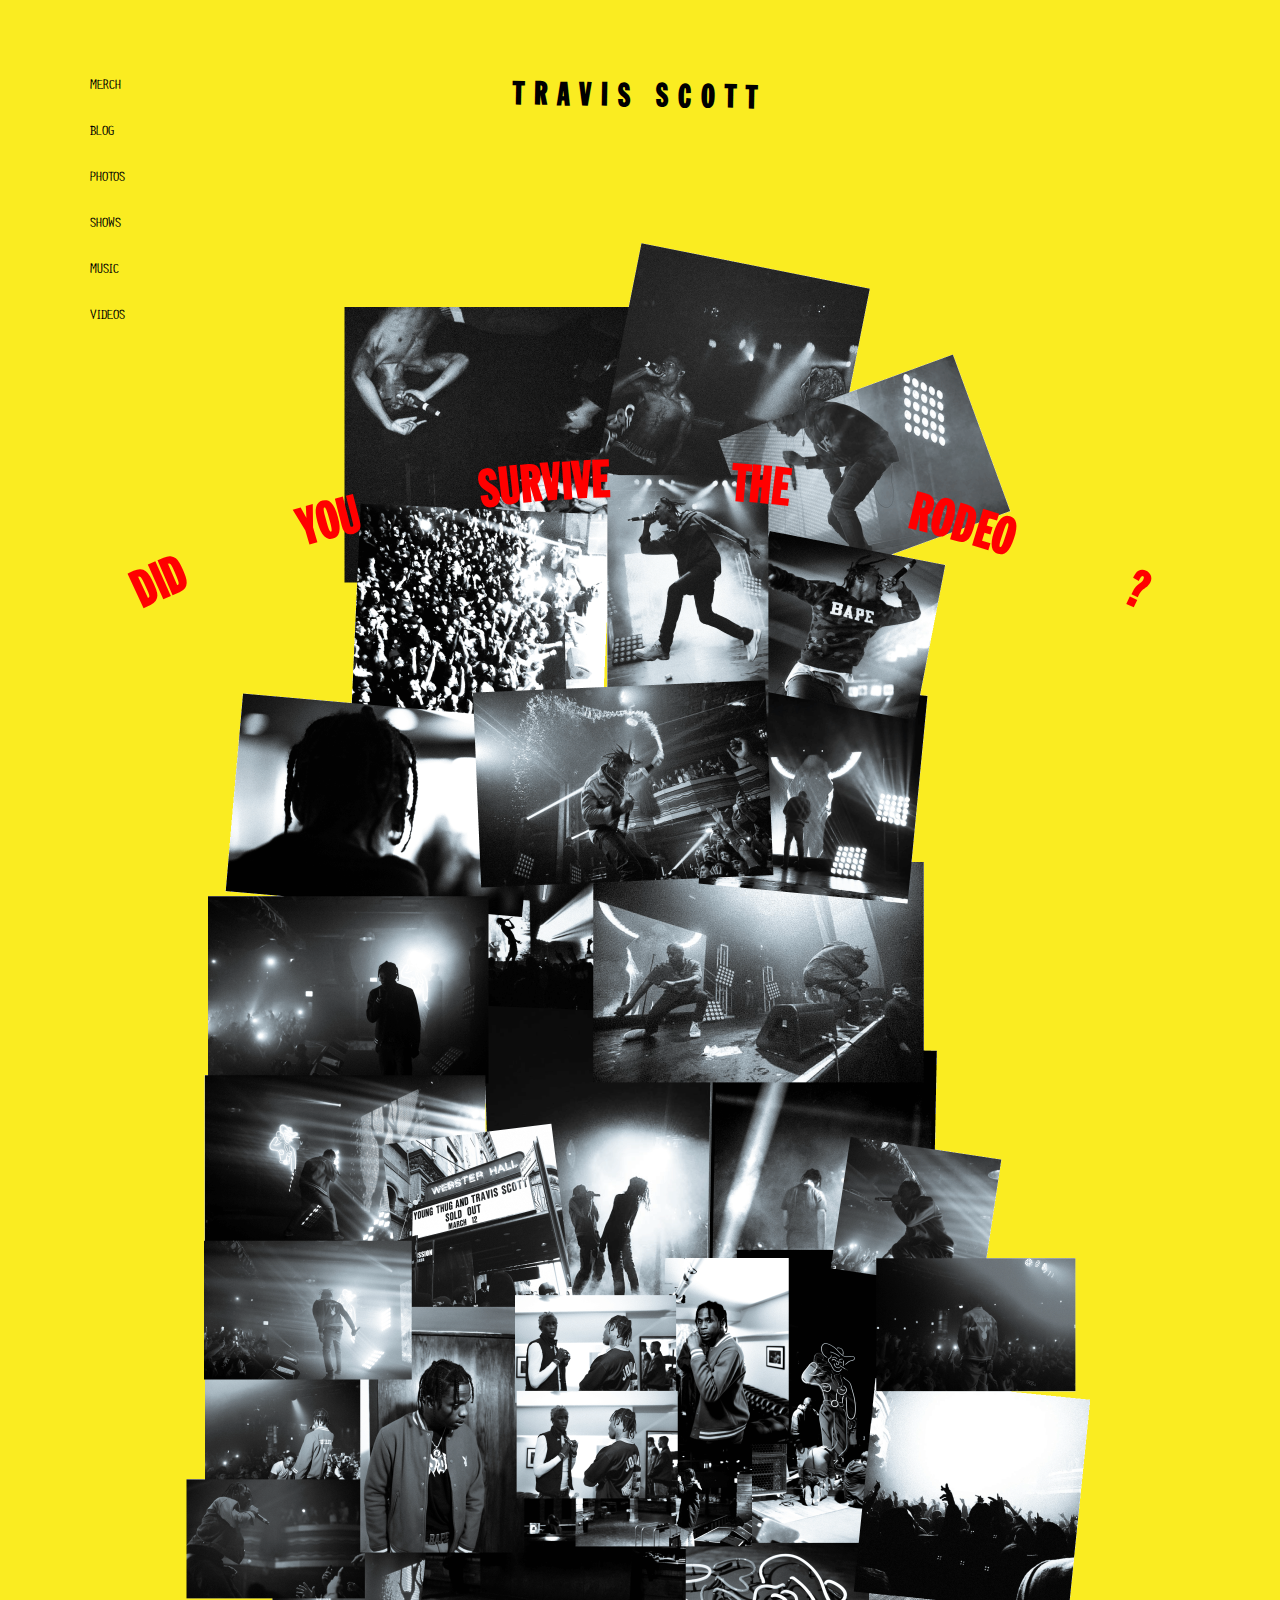
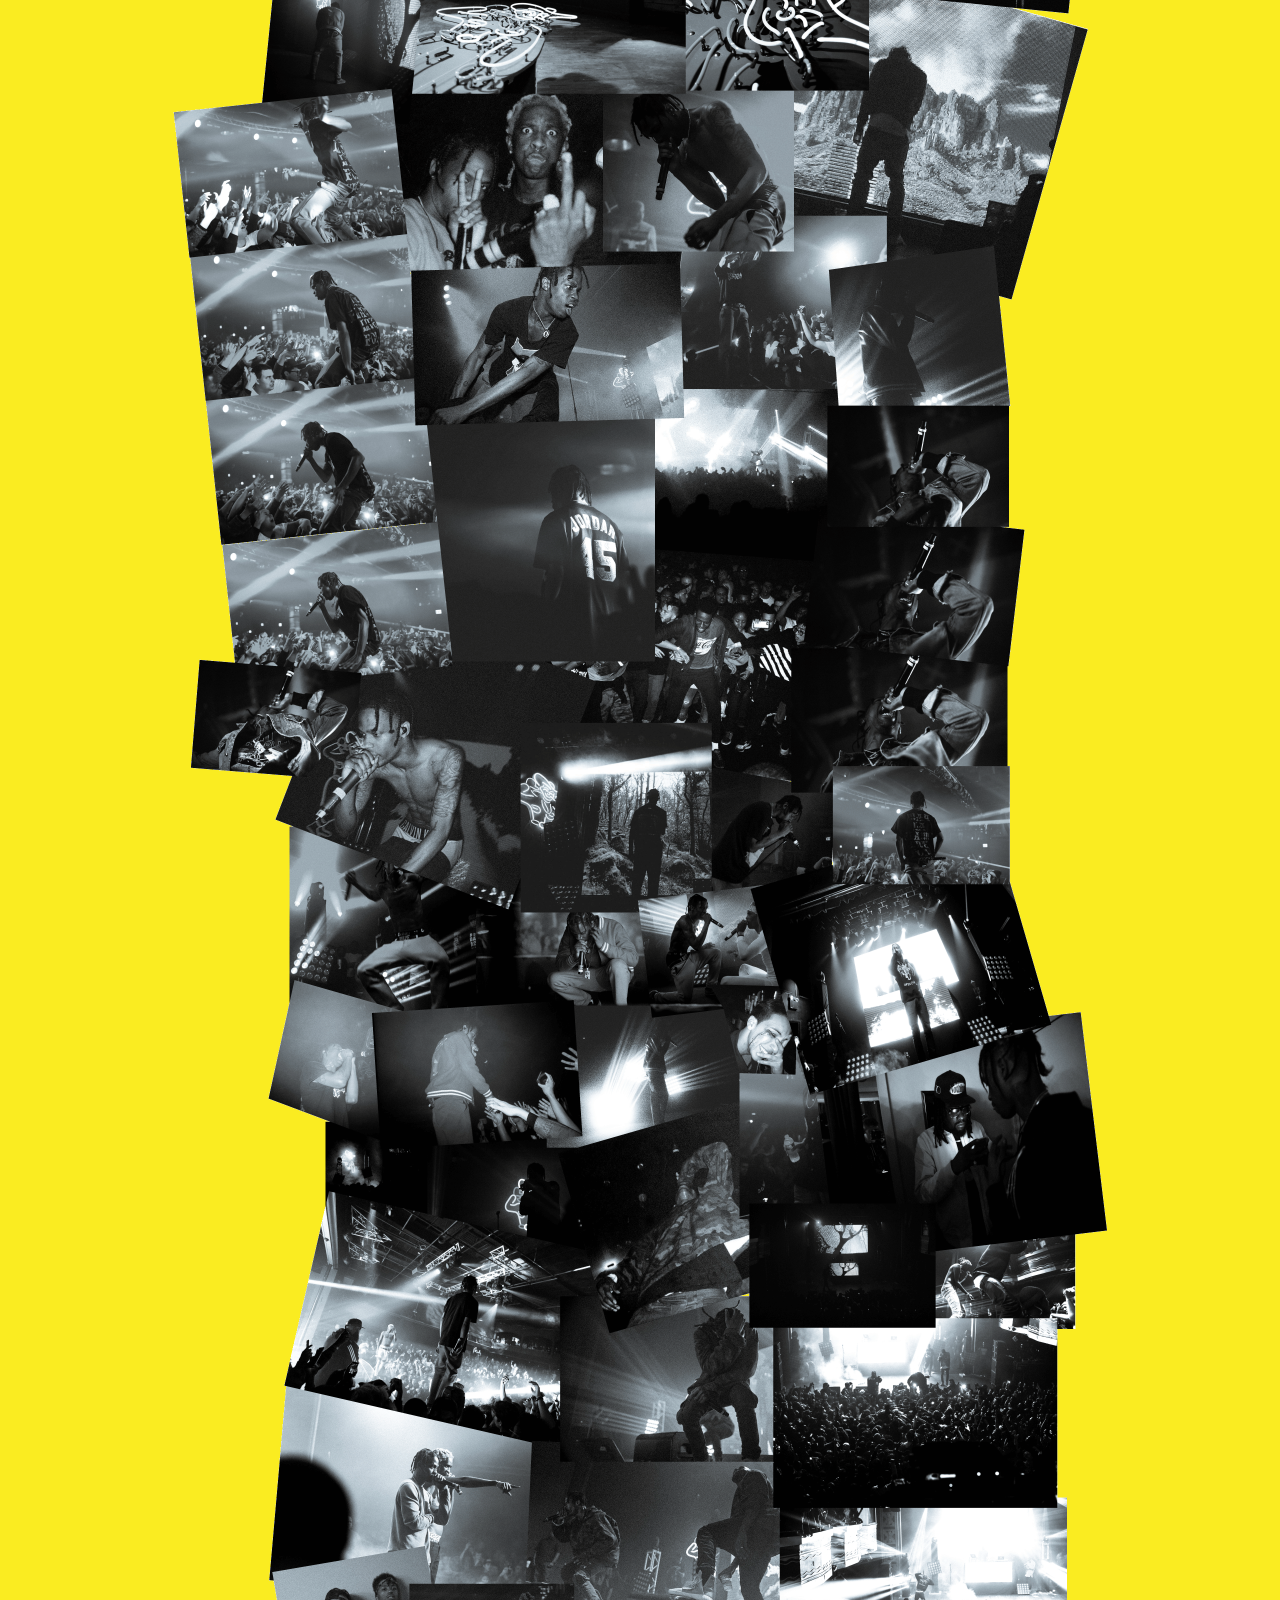
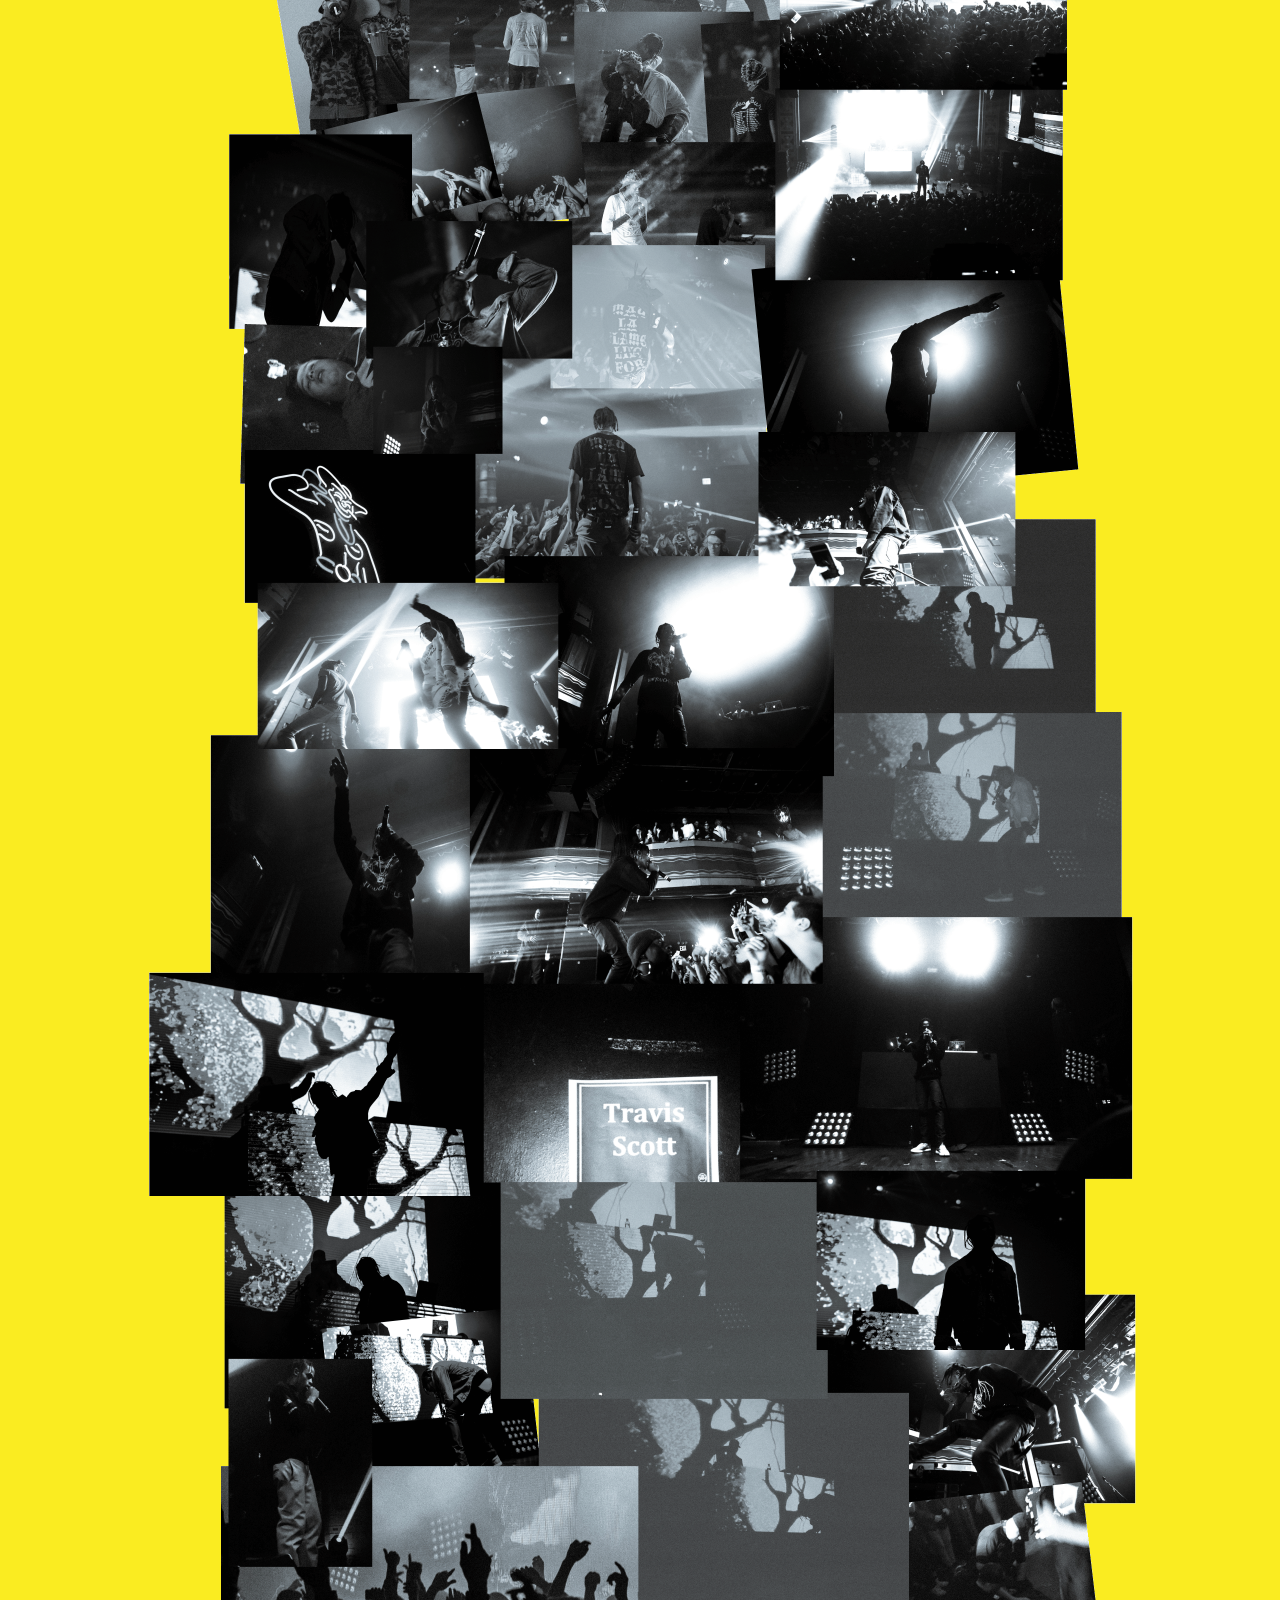
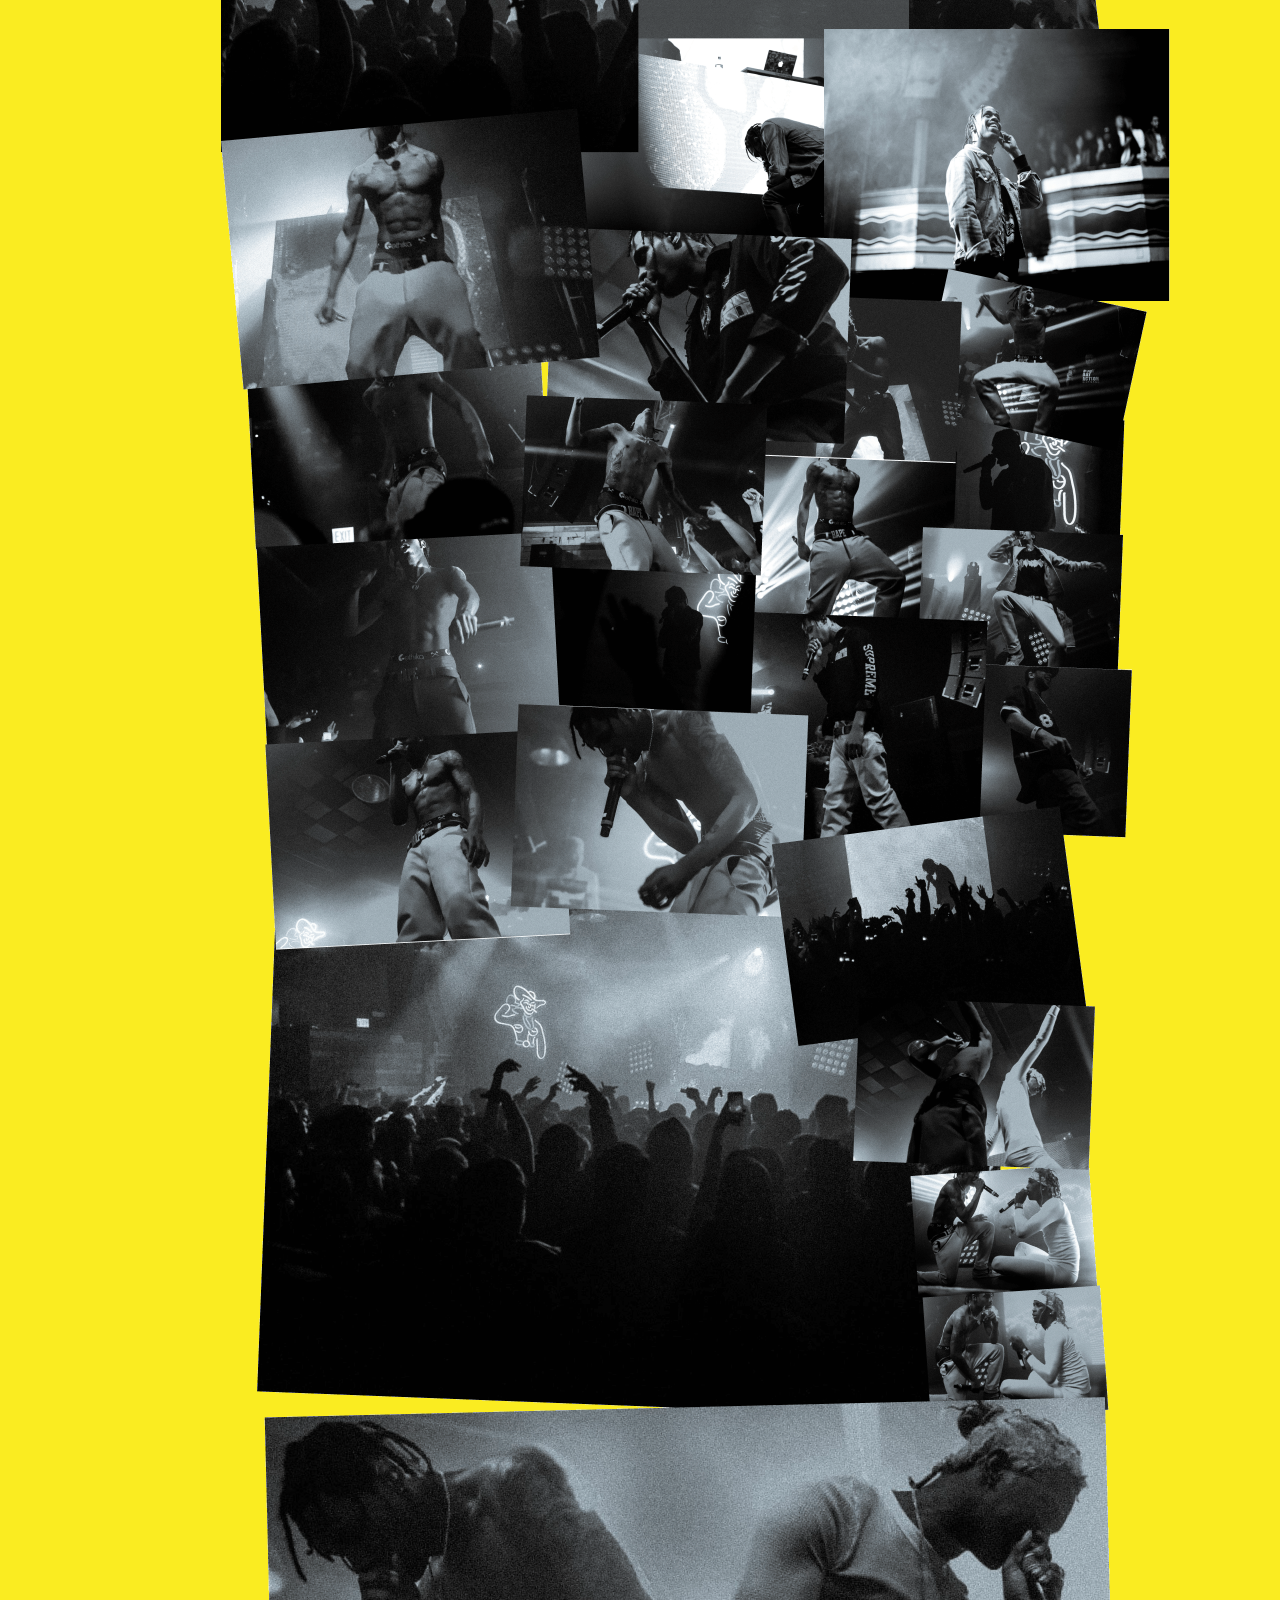
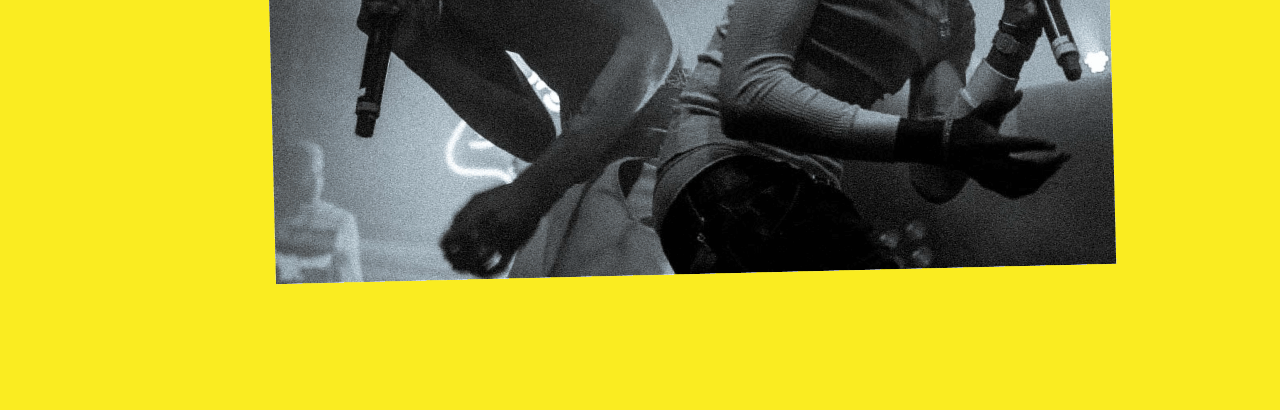
==== index.html @ 03c7f28d "cool" ====
<!DOCTYPE html>
<html>
	<head>
		<meta http-equiv="Content-Type" content="text/html; charset=UTF-8" />
		<meta content="Ezra Miller" name="author" />
		<meta content="Travis Scott Official Website" name="description" />
		<meta content="Travis Scott" property="og:title" />
		<meta content="Travis Scott Official Website" property="og:description" />
		<meta content="http://www.travisscott.com" property="og:url" />
		<meta content="Travis Scott" property="og:site_name" />
		<meta content="http://travisscott.com/img/fb.png" property="og:image" />
		<title>Travis Scott</title>
		<meta name="viewport" content="width=device-width, initial-scale=1.0, maximum-scale=1.0, user-scalable=no" />
		<link rel="stylesheet" href="css/normalize.css">
		<link rel="stylesheet" href="css/3.css">
		<link rel="icon" href="tsimages/favicon.ico" type="image/x-icon" />
		<script src="js/vendor/pace.min.js"></script>
		<script src="js/vendor/modernizr-2.6.2.min.js"></script>
		<script src="js/vendor/jquery-1.11.2.min.js"></script>
		<script src="js/vendor/jquery.lettering-0.6.1.min.js"></script>
		<script src="js/vendor/circletype.min.js"></script>
		<script src="js/vendor/jquery.fittext.js"></script>
		<style>
		</style>
	</head>
	<body>
		<div class="no-overflow">
			<div class="header-container">
				<h1 class="header home-header"><a id="home" href="http://ezmill.github.io/travis3/">TRAVIS SCOTT</a></h1>
				<a id="back-button" href="http://ezmill.github.io/travis3/">&#60;</a>
			</div>
			<div class="nav-container">
				<ul class="nav">
					<li><a href="http://travisscott.myshopify.com/">MERCH</a></li>
					<li><a href="http://travis-x.tumblr.com">BLOG</a></li>
					<li><a id="photos" href="http://ezmill.github.io/travis3/photos">PHOTOS</a></li>
					<li>
					<h1 id="did-you-mobile">
						DID&nbsp;&nbsp;&nbsp;&nbsp;&nbsp;YOU&nbsp;&nbsp;&nbsp;&nbsp;&nbsp;SURVIVE&nbsp;&nbsp;&nbsp;&nbsp;&nbsp;THE&nbsp;&nbsp;&nbsp;&nbsp;&nbsp;RODEO&nbsp;&nbsp;&nbsp;&nbsp;&nbsp;?
					</h1>
					</li>

					<li><a id="shows" href="http://ezmill.github.io/travis3/shows">SHOWS</a></li>
					<li><a id="music" href="http://ezmill.github.io/travis3/music">MUSIC</a></li>
					<li><a id="videos" href="http://ezmill.github.io/travis3/videos">VIDEOS</a></li>
				</ul>

			</div>
			<div id="main">		
				<div class="images">
					<img class="first" src="img/new/1.png" alt="">
					<img src="img/new/2.png" alt="">
					<img src="img/new/3.png" alt="">
					<img src="img/new/4.png" alt="">
					<img src="img/new/5.png" alt="">
					<img src="img/new/6.png" alt="">
					<img src="img/new/7.png" alt="">
					<img src="img/new/8.png" alt="">
					<img src="img/new/9.png" alt="">
				</div>
				<div class="red-container">
					<h1 class="did-you">
						DID&nbsp;&nbsp;&nbsp;&nbsp;&nbsp;&nbsp;&nbsp;&nbsp;&nbsp;&nbsp;&nbsp;&nbsp;YOU&nbsp;&nbsp;&nbsp;&nbsp;&nbsp;&nbsp;&nbsp;&nbsp;&nbsp;&nbsp;&nbsp;&nbsp;SURVIVE&nbsp;&nbsp;&nbsp;&nbsp;&nbsp;&nbsp;&nbsp;&nbsp;&nbsp;&nbsp;&nbsp;&nbsp;THE&nbsp;&nbsp;&nbsp;&nbsp;&nbsp;&nbsp;&nbsp;&nbsp;&nbsp;&nbsp;&nbsp;&nbsp;RODEO&nbsp;&nbsp;&nbsp;&nbsp;&nbsp;&nbsp;&nbsp;&nbsp;&nbsp;&nbsp;&nbsp;&nbsp;?
					</h1>
				</div>						
			</div>
			<!-- <a href="" id="menu-button">MENU</a> -->
			<!-- <img src="img/bigtourimage-3.png" alt=""> -->

		<script src="js/main.js"></script>

			<!-- <footer>MADE BY <a href="http://ezramiller.biz/">EZRA</a></footer> -->
		</div>
		<script>
		  (function(i,s,o,g,r,a,m){i['GoogleAnalyticsObject']=r;i[r]=i[r]||function(){
		  (i[r].q=i[r].q||[]).push(arguments)},i[r].l=1*new Date();a=s.createElement(o),
		  m=s.getElementsByTagName(o)[0];a.async=1;a.src=g;m.parentNode.insertBefore(a,m)
		  })(window,document,'script','//www.google-analytics.com/analytics.js','ga');

		  ga('create', 'UA-61497885-1', 'auto');
		  ga('send', 'pageview');

		</script>
	</body>
</html>
---- css/3.css ----
body{
	margin: 0;
	background: #FAEC21;
	position: absolute;
	top: 0;
	left: 0;
	right: 0;
	bottom: 0;
}
.pace {
  -webkit-pointer-events: none;
  pointer-events: none;

  -webkit-user-select: none;
  -moz-user-select: none;
  user-select: none;
}

.pace-inactive {
  display: none;
}

.pace .pace-progress {
  background: red;
  position: fixed;
  z-index: 2000;
  top: 0;
  right: 100%;
  width: 100%;
  height: 2px;
}
.no-overflow{
	overflow-x:hidden;
}
img{
	vertical-align: middle;
	/*position: absolute;*/
	/*top: 0;*/
	/*left: 0;*/
	width: 100vw;
	z-index: -1;
	pointer-events: none;
}
@font-face {
  font-family: 'Franklin Gothic Extra Condensed';
  src: url('Franklin Gothic Extra Condensed.ttf');
}
@font-face {
  font-family: 'InsideOut';
  src: url('Flyerfonts-InsideOut.otf');
}
@font-face {
  font-family: 'Malfunction';
  src: url('Flyerfonts-Malfunction.otf');
}

.header{
	margin: 0 auto;
	width: 100vw;
	text-align: center;
    -ms-transform: rotate(1deg); /* IE 9 */
    -webkit-transform: rotate(1deg); /* Chrome, Safari, Opera */
    transform: rotate(1deg);
	position: absolute;
	/*top: 125px;*/
	margin-top: 6vw;
		
	/*z-index: -1;*/
	letter-spacing: 10px;
	font-family: 'Franklin Gothic Extra Condensed';
}
.header a{
	z-index: 1;
}
#back-button{
    -ms-transform: rotate(1deg); /* IE 9 */
    -webkit-transform: rotate(1deg); /* Chrome, Safari, Opera */
    transform: rotate(1deg);
	margin: 0 auto;
	width: 100vw;
	text-align: center;
	display: none;
	position: absolute;
	margin-top: 100px;
	font-family: 'Franklin Gothic Extra Condensed';
	font-size: 14px;
}

.nav{
    list-style: none;
    position: absolute;
    top: 30px;
    left: 50px; 
    z-index: 2;  
}
#offscreen{
	display: none;
	position: absolute;
	/*left: -50vw;*/
	top: 0;
}
#menu-button{
	display: none;
	font-family: "InsideOut";
	margin: 30px 0;
	position: absolute;
	top: 100px;
    left: 25px;  
	color: black;
	text-decoration: none;
}
.coming-soon{
	/*display:none;*/
	position: absolute;
	top: 50%;
	width: 100vw;
	-webkit-transform: translateY(-50%);
	-ms-transform: translateY(-50%);
	transform: translateY(-50%);
}
.coming-soon p{
		font-family: "InsideOut";

	font-size: 14px;

	color: black;

	text-align: center;

}

li{
	margin: 30px 0;
	font-family: "InsideOut";
	font-size: 14px;
}
a{
	color: black;
	text-decoration: none;

}
a:focus, *:focus {
    noFocusLine: expression(this.onFocus=this.blur());
}
:focus{
    outline:0; /*removes the dotted border*/
}
.red-container{
	width: 100vw;
	position: relative;
}
.did-you, #did-you-mobile{
	font-family: 'Franklin Gothic Extra Condensed';
    color: red;
    width: 100vw;
}
.did-you{
	position: fixed;
	top: 50vh;
    font-size: 4vw;
}
#did-you-mobile{
	display: none;
	font-size: 20px;
	text-align: center;
	margin: 0;
}
.videos, .music{
	width: 100vw;
	margin: 0 auto;
	margin-top: 200px;
	z-index: -1;
}
.videos iframe, .music iframe{
	display: block;
	margin: 0 auto;
	margin-top: 100px;
}
.videos iframe:last-child{
	margin-bottom: 100px;
}
.maps-mobile{
	display: none;
}
.maps-desktop{
	display: block;
}

@media screen and (max-width: 700px) {

    li a{
    	color: white;
    }
    .images img{
    	width: 600vw;
    	position: relative;
    	/*left: 0;*/
    	margin-left: -200vw;
    }
	.images .first{
		margin-top: -500px;
	}
    li{
    	text-align: center;
		font-size: 16px;
		margin: 30px 0;
	    /*text-shadow: 0px 1px 0px black;*/
    }
   .nav{
		width: 100vw;
		padding: 0;
    	position: fixed;
	    left: 0;
	    top: 50%;
    	text-align: center;

	    -webkit-transform: translateY(-50%);
	    -ms-transform: translateY(-50%);
	    transform: translateY(-50%);
    }
    .top-nav{
    	position: absolute;
    	top: 100px;
	    -webkit-transform: translateY(-50%);
	    -ms-transform: translateY(-50%);
	    transform: translateY(-50%);
    }
    .top-nav li{
    	display: inline;
		margin: 0 10px;
    }
    #did-you-mobile{
    	margin-top: -20px;
    	z-index: -10;
    }
/*    li {
		text-align: center;
    	display: inline;
		font-size: 16px;
    }*/
/*    #nav {
		width: 100vw;
		padding: 0;
    	/*position: fixed;*/
	    /*margin-top: 10vw;*/
	    /*left: 0;*/
	    /*-webkit-transform: translateY(-50%);*/
	    /*-ms-transform: translateY(-50%);*/
	    /*transform: translateY(-50%);*/
    /*}*/

    .header{
		z-index: 1;
    }
    .videos iframe, .music iframe{
		display: block;
		margin: 0 auto;
		margin-top: 100px;
		width: 100%;
	}
	#did-you-mobile{
		display: block;
	}
	.did-you{
		display: none;
	}

	.photos{
		margin-top: 40px;
	}
	.maps-desktop{
		display: none;
	}
	.maps-mobile{
		display: block;
		margin-top: 100px;
	}

}

@media screen and (max-width: 400px) {
    .home-header a{
    	color: white;
    }
    #did-you-mobile{
    	/*font-size: 16px;*/
    }

    .top-nav li{
		margin: 0 5px;
    }
}
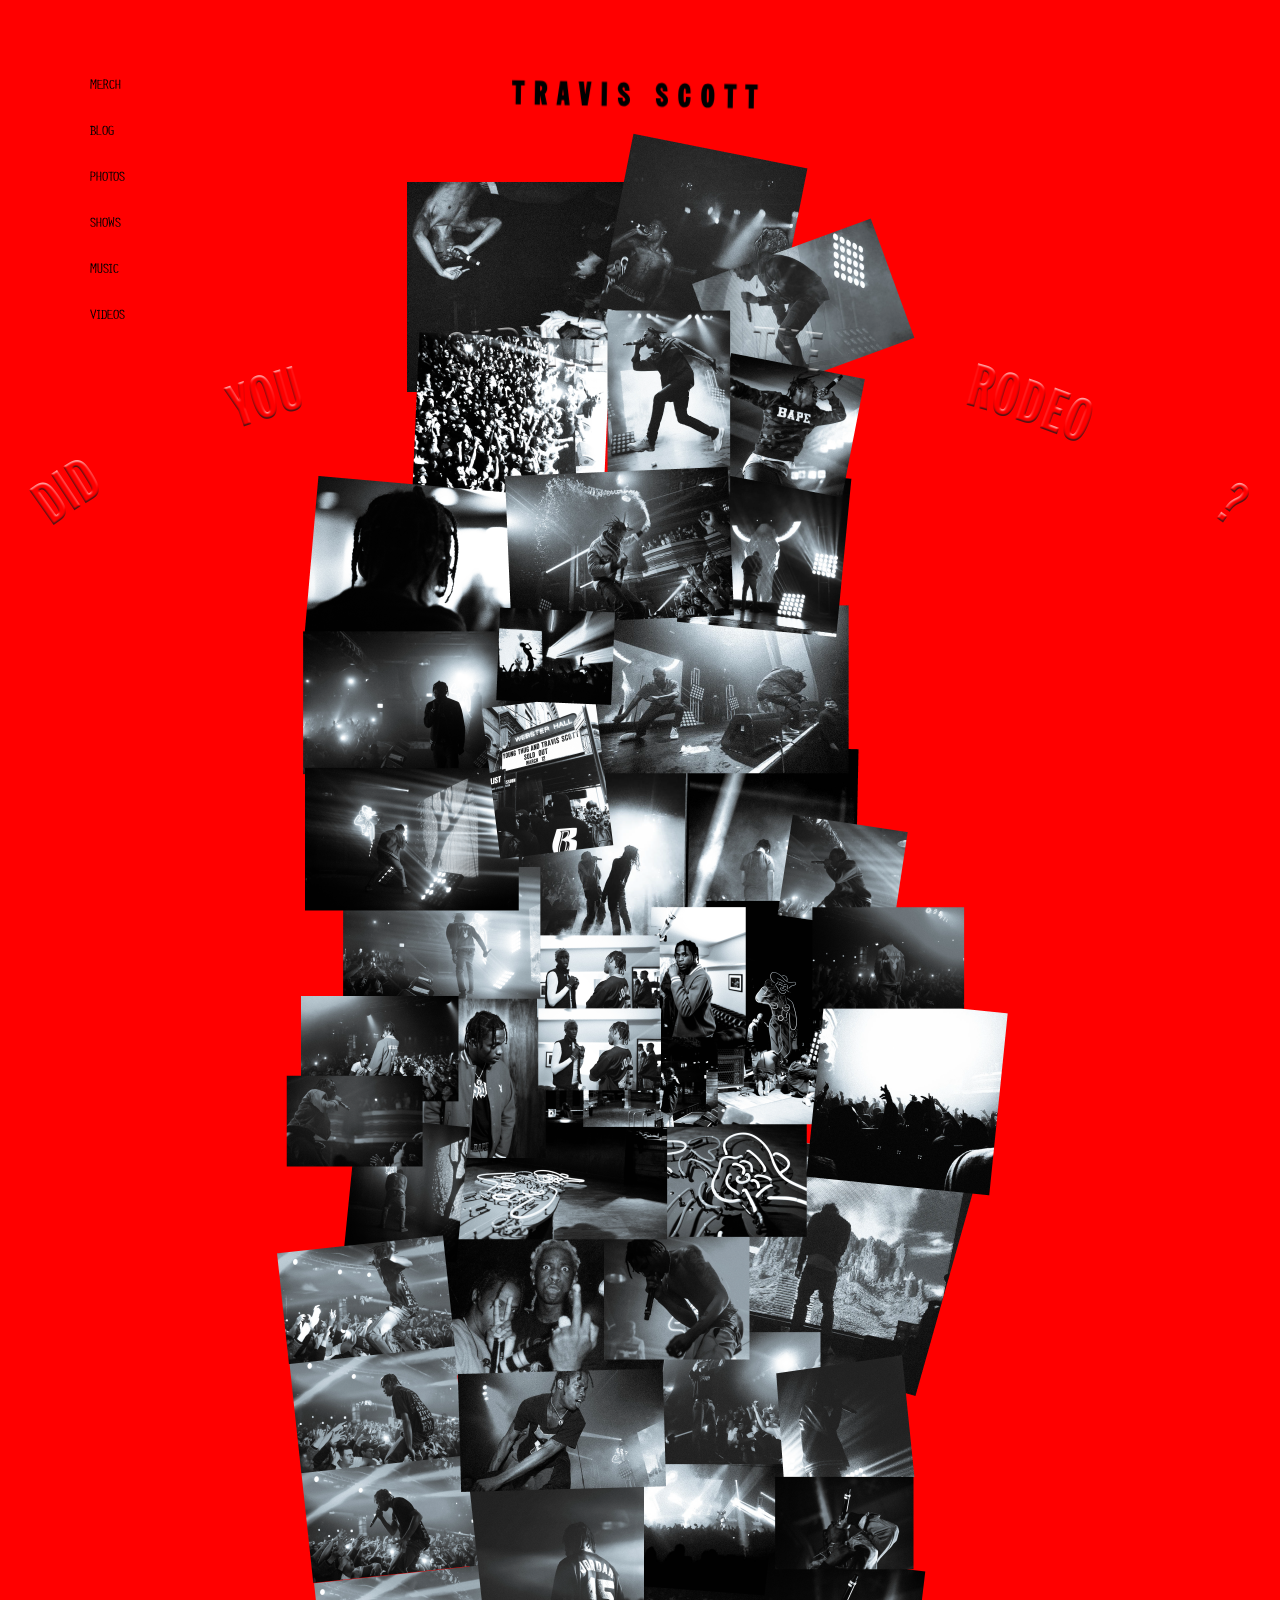
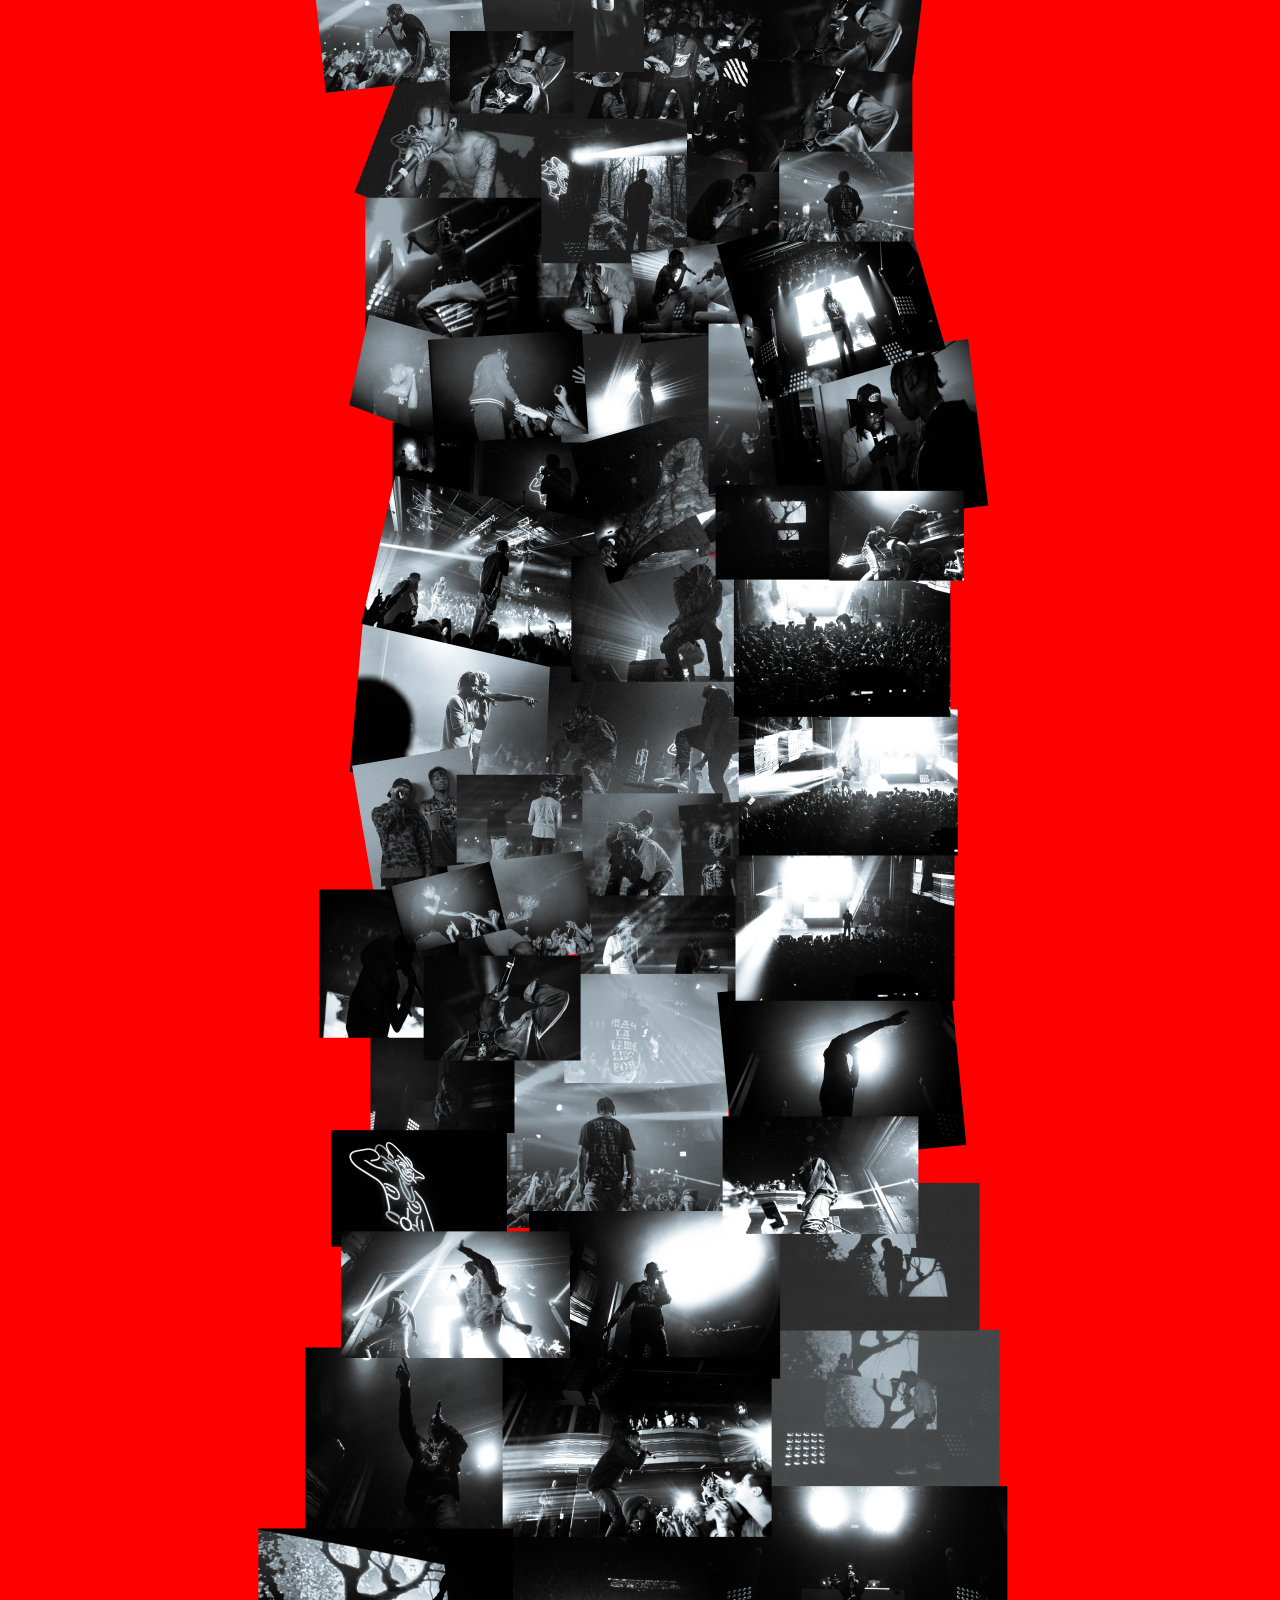
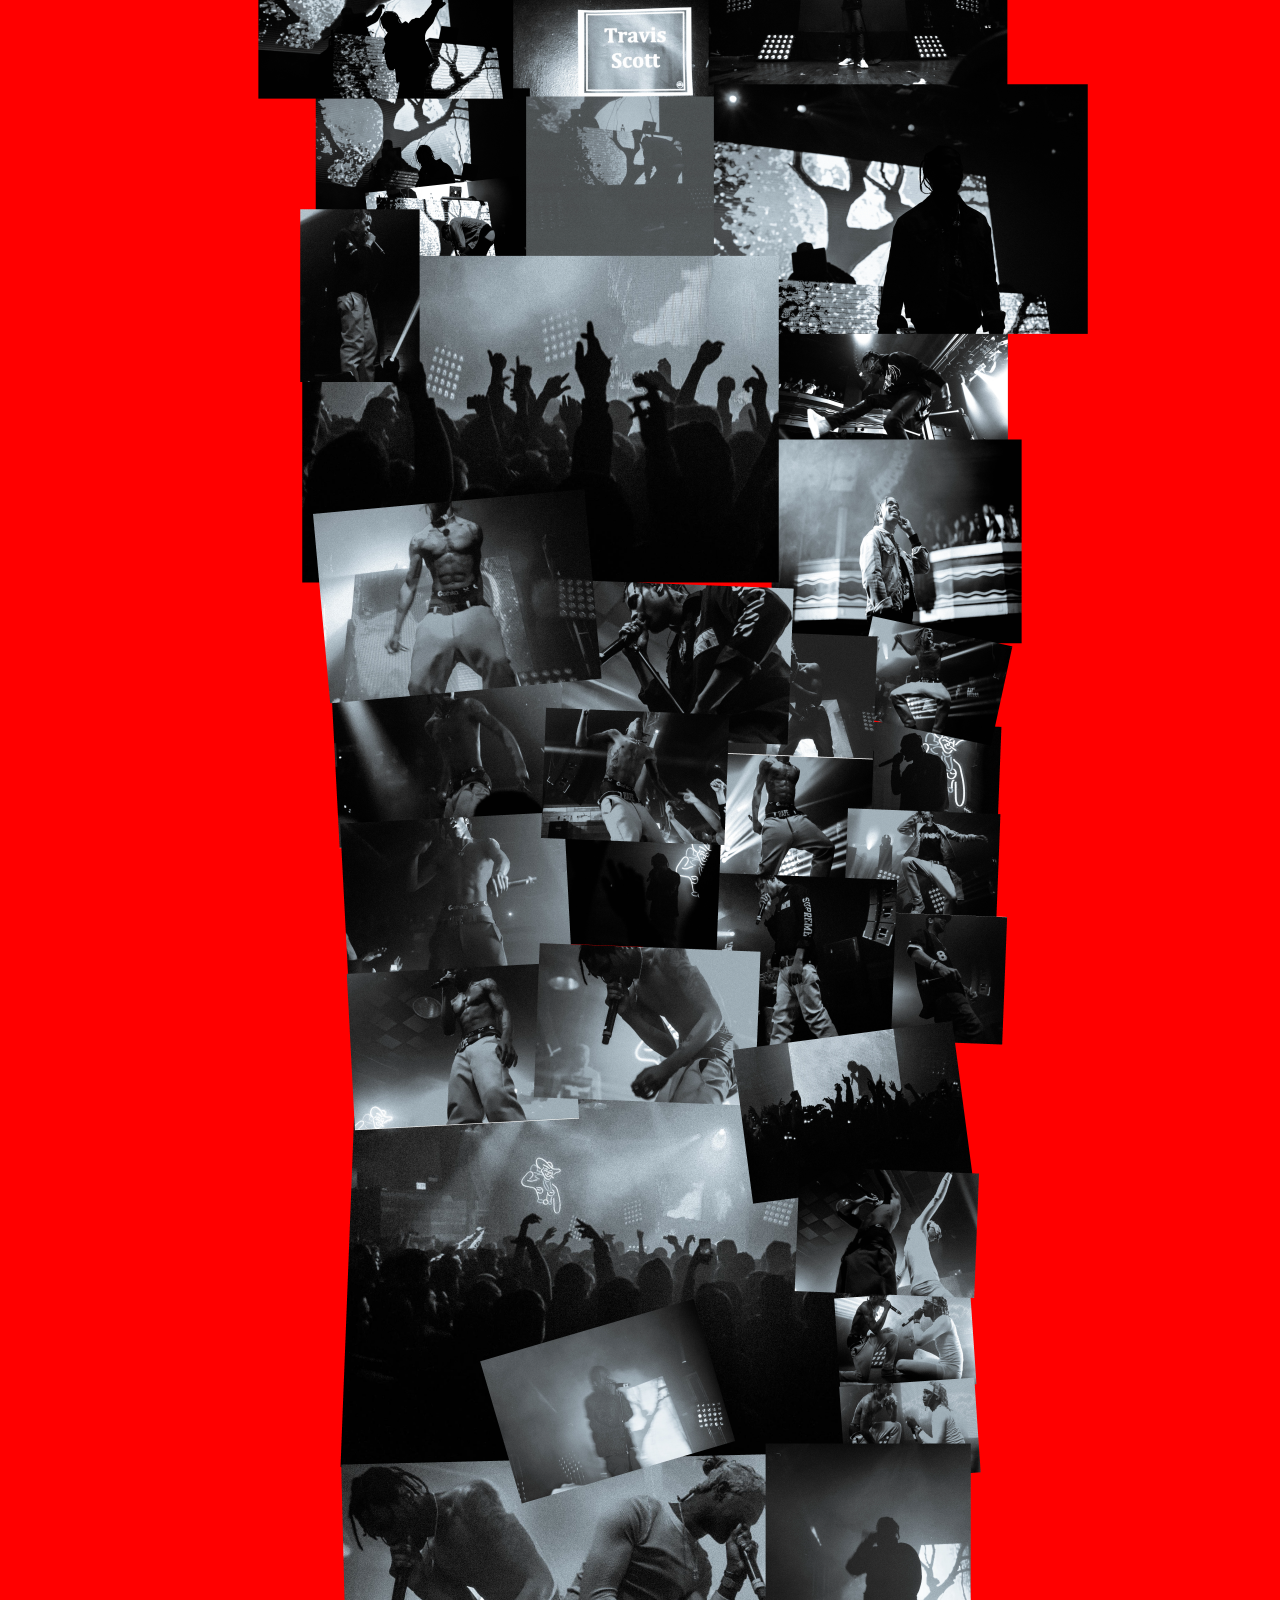
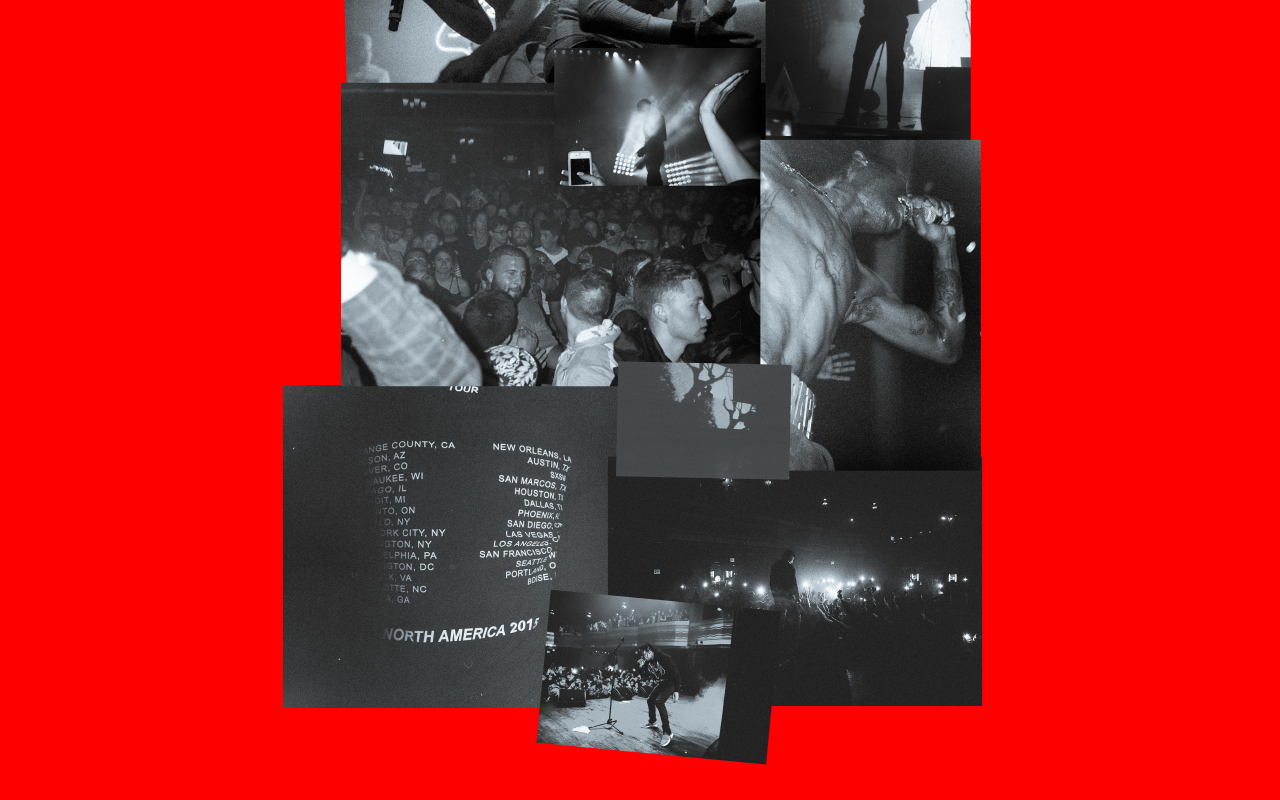
==== commit 05b1dc0e: "new stuff" ====
--- a/index.html
+++ b/index.html
@@ -26,42 +26,44 @@
 	<body>
 		<div class="no-overflow">
 			<div class="header-container">
-				<h1 class="header home-header"><a id="home" href="http://ezmill.github.io/travis3/">TRAVIS SCOTT</a></h1>
-				<a id="back-button" href="http://ezmill.github.io/travis3/">&#60;</a>
+				<h1 class="header home-header"><a id="home" href="http://travisscott.com/">TRAVIS SCOTT</a></h1>
+				<a id="back-button" href="http://travisscott.com/">&#60;</a>
 			</div>
 			<div class="nav-container">
 				<ul class="nav">
 					<li><a href="http://travisscott.myshopify.com/">MERCH</a></li>
 					<li><a href="http://travis-x.tumblr.com">BLOG</a></li>
-					<li><a id="photos" href="http://ezmill.github.io/travis3/photos">PHOTOS</a></li>
+					<li><a id="photos" href="http://travisscott.com/photos">PHOTOS</a></li>
 					<li>
 					<h1 id="did-you-mobile">
 						DID&nbsp;&nbsp;&nbsp;&nbsp;&nbsp;YOU&nbsp;&nbsp;&nbsp;&nbsp;&nbsp;SURVIVE&nbsp;&nbsp;&nbsp;&nbsp;&nbsp;THE&nbsp;&nbsp;&nbsp;&nbsp;&nbsp;RODEO&nbsp;&nbsp;&nbsp;&nbsp;&nbsp;?
 					</h1>
+
 					</li>
 
-					<li><a id="shows" href="http://ezmill.github.io/travis3/shows">SHOWS</a></li>
-					<li><a id="music" href="http://ezmill.github.io/travis3/music">MUSIC</a></li>
-					<li><a id="videos" href="http://ezmill.github.io/travis3/videos">VIDEOS</a></li>
+					<li><a id="shows" href="http://travisscott.com/shows">SHOWS</a></li>
+					<li><a id="music" href="http://travisscott.com/music">MUSIC</a></li>
+					<li><a id="videos" href="http://travisscott.com/videos">VIDEOS</a></li>
 				</ul>
 
 			</div>
 			<div id="main">		
 				<div class="images">
-					<img class="first" src="img/new/1.png" alt="">
-					<img src="img/new/2.png" alt="">
-					<img src="img/new/3.png" alt="">
-					<img src="img/new/4.png" alt="">
-					<img src="img/new/5.png" alt="">
-					<img src="img/new/6.png" alt="">
-					<img src="img/new/7.png" alt="">
-					<img src="img/new/8.png" alt="">
-					<img src="img/new/9.png" alt="">
+					<img class="first" src="img/newnew/1.png" alt="">
+					<img src="img/newnew/2.png" alt="">
+					<img src="img/newnew/3.png" alt="">
+					<img src="img/newnew/4.png" alt="">
+					<img src="img/newnew/5.png" alt="">
+					<img src="img/newnew/6.png" alt="">
+					<img src="img/newnew/7.png" alt="">
+					<!-- <img src="img/new/8.png" alt=""> -->
+					<!-- <img src="img/new/9.png" alt=""> -->
 				</div>
 				<div class="red-container">
-					<h1 class="did-you">
+<!-- 					<h1 class="did-you">
 						DID&nbsp;&nbsp;&nbsp;&nbsp;&nbsp;&nbsp;&nbsp;&nbsp;&nbsp;&nbsp;&nbsp;&nbsp;YOU&nbsp;&nbsp;&nbsp;&nbsp;&nbsp;&nbsp;&nbsp;&nbsp;&nbsp;&nbsp;&nbsp;&nbsp;SURVIVE&nbsp;&nbsp;&nbsp;&nbsp;&nbsp;&nbsp;&nbsp;&nbsp;&nbsp;&nbsp;&nbsp;&nbsp;THE&nbsp;&nbsp;&nbsp;&nbsp;&nbsp;&nbsp;&nbsp;&nbsp;&nbsp;&nbsp;&nbsp;&nbsp;RODEO&nbsp;&nbsp;&nbsp;&nbsp;&nbsp;&nbsp;&nbsp;&nbsp;&nbsp;&nbsp;&nbsp;&nbsp;?
-					</h1>
+					</h1> -->
+					<img class="did-you" src="img/OVERLAYTEXT.png" alt="">
 				</div>						
 			</div>
 			<!-- <a href="" id="menu-button">MENU</a> -->
--- a/css/3.css
+++ b/css/3.css
@@ -1,6 +1,6 @@
 body{
 	margin: 0;
-	background: #FAEC21;
+	background: red;
 	position: absolute;
 	top: 0;
 	left: 0;
@@ -65,7 +65,7 @@
 	/*top: 125px;*/
 	margin-top: 6vw;
 		
-	/*z-index: -1;*/
+	z-index: 99;
 	letter-spacing: 10px;
 	font-family: 'Franklin Gothic Extra Condensed';
 }
@@ -91,7 +91,7 @@
     position: absolute;
     top: 30px;
     left: 50px; 
-    z-index: 2;  
+    z-index: 100;  
 }
 #offscreen{
 	display: none;
@@ -147,7 +147,8 @@
 }
 .red-container{
 	width: 100vw;
-	position: relative;
+	position: fixed;
+	top: 0
 }
 .did-you, #did-you-mobile{
 	font-family: 'Franklin Gothic Extra Condensed';
@@ -156,7 +157,7 @@
 }
 .did-you{
 	position: fixed;
-	top: 50vh;
+	/*top: 50vh;*/
     font-size: 4vw;
 }
 #did-you-mobile{
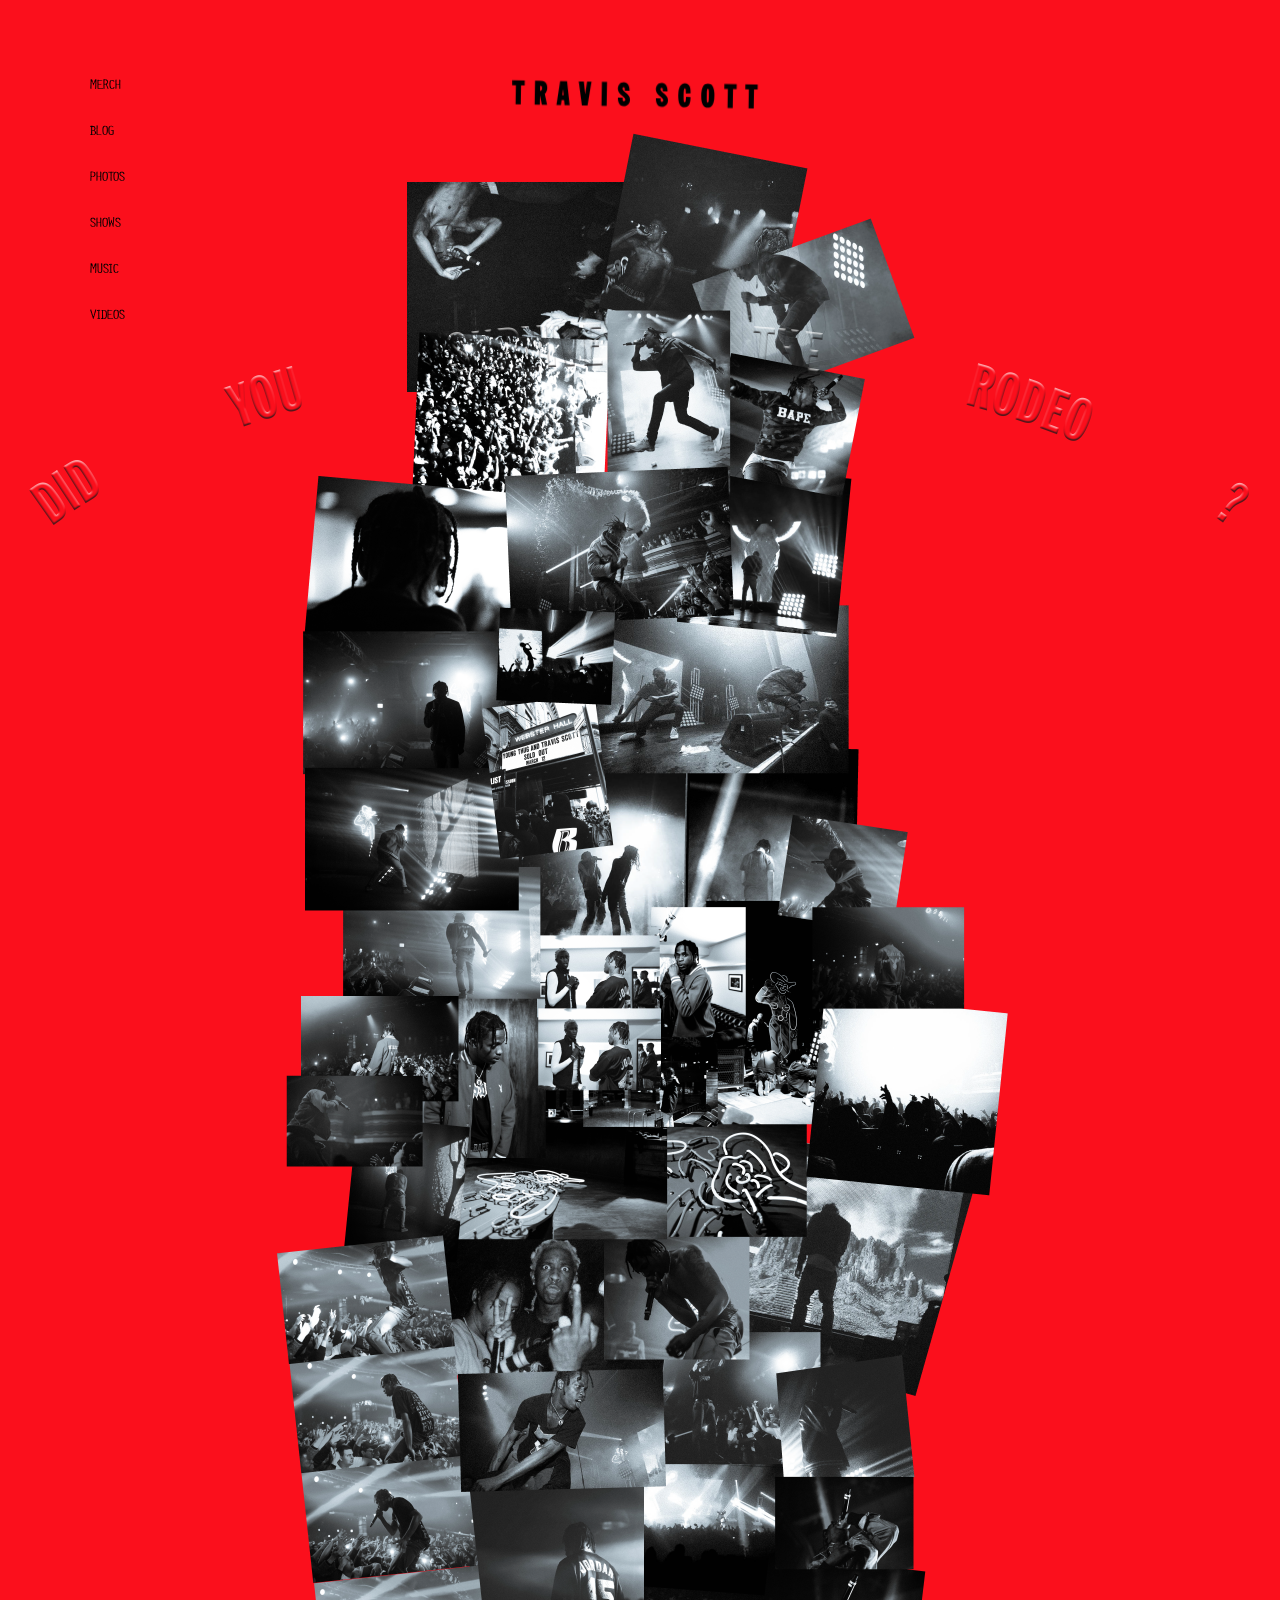
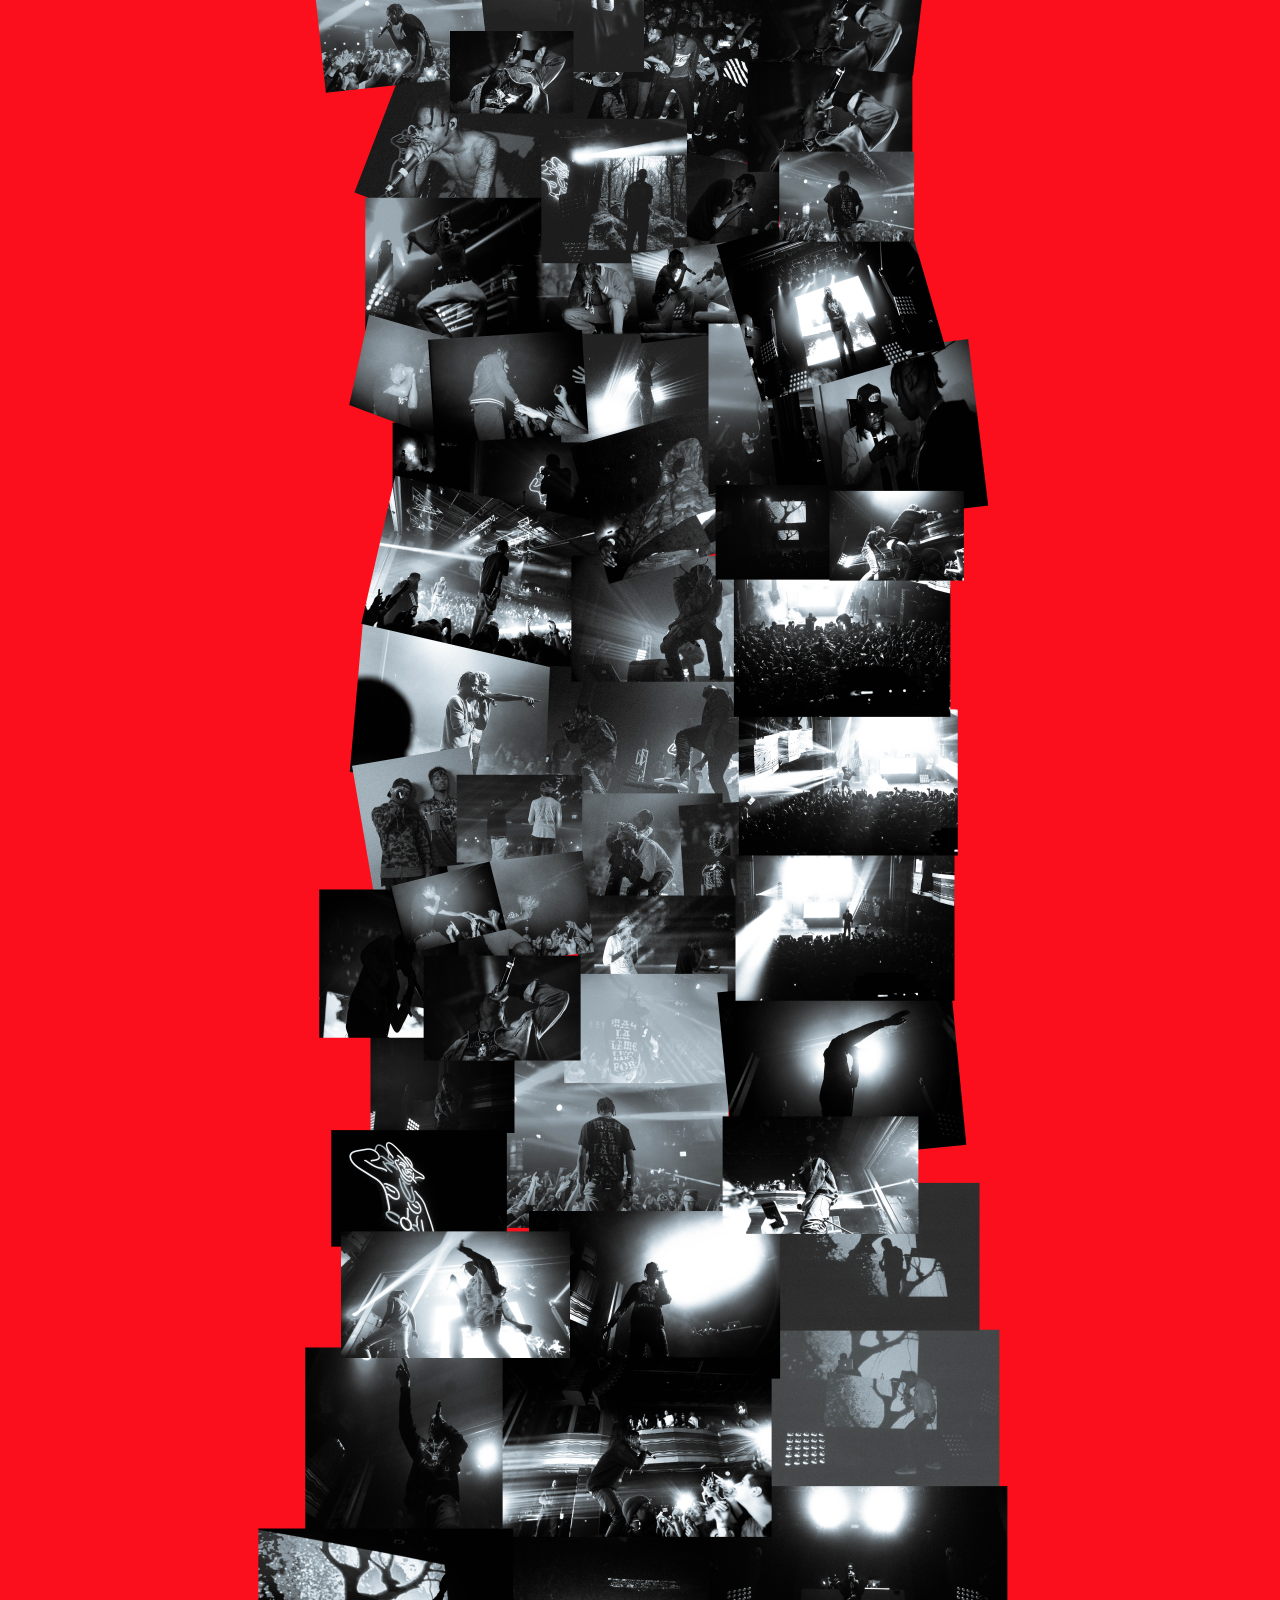
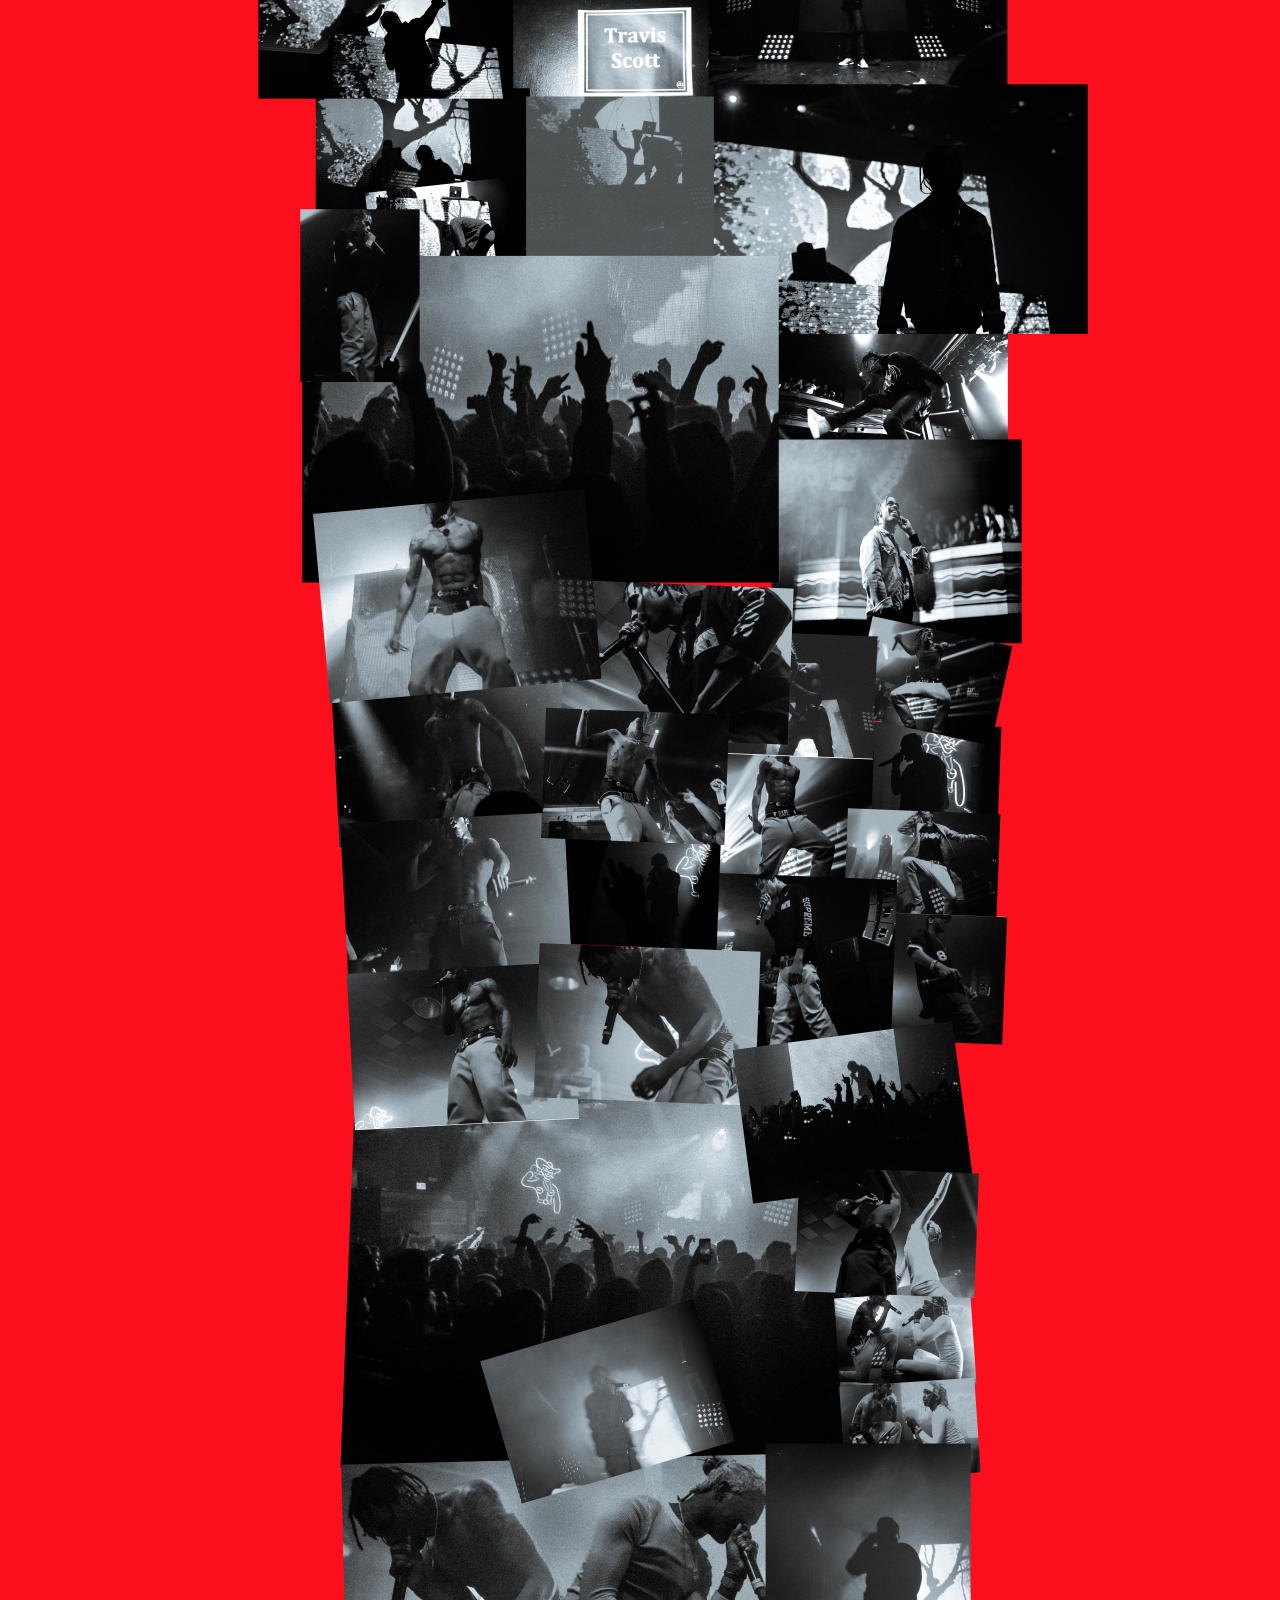
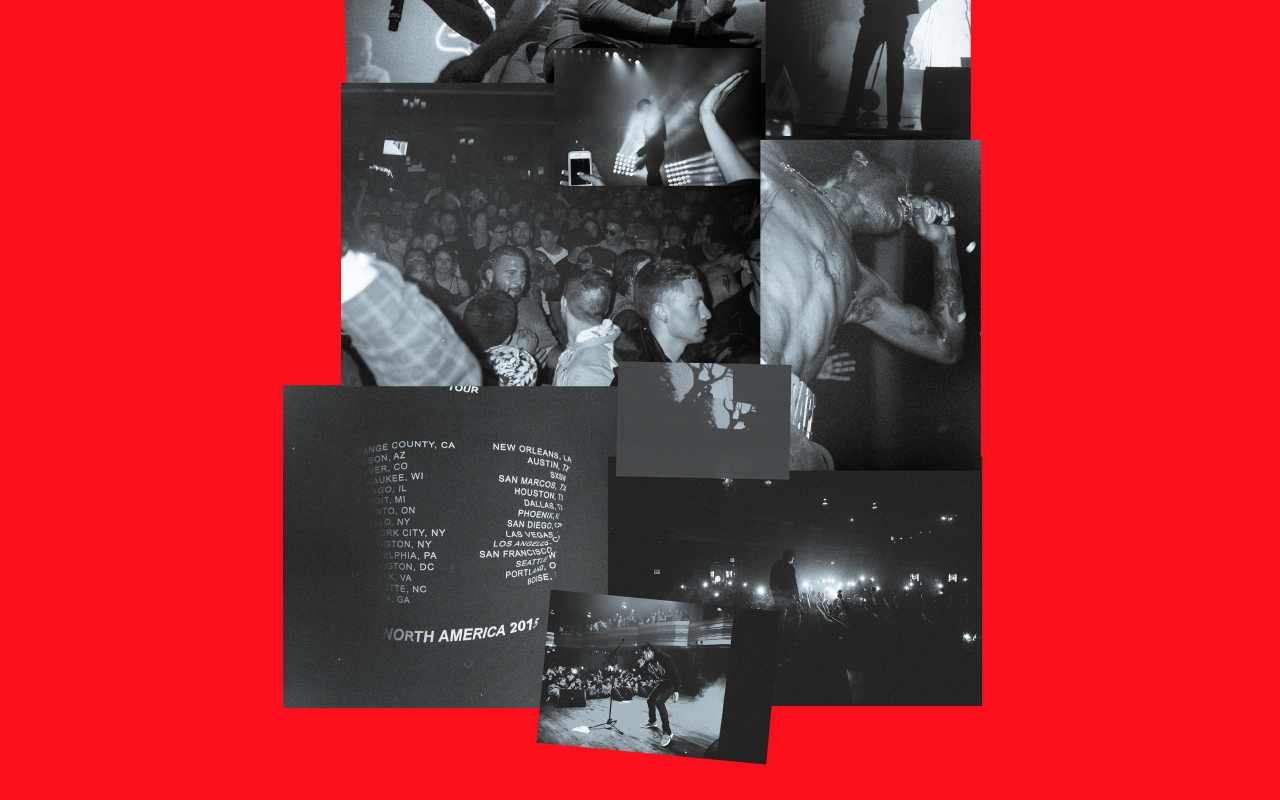
==== commit 128eda89: "go" ====
--- a/index.html
+++ b/index.html
@@ -6,9 +6,9 @@
 		<meta content="Travis Scott Official Website" name="description" />
 		<meta content="Travis Scott" property="og:title" />
 		<meta content="Travis Scott Official Website" property="og:description" />
-		<meta content="http://www.travisscott.com" property="og:url" />
+		<meta content="http://www.ezmill.github.io/travis3" property="og:url" />
 		<meta content="Travis Scott" property="og:site_name" />
-		<meta content="http://travisscott.com/img/fb.png" property="og:image" />
+		<meta content="http://ezmill.github.io/travis3/img/fb.png" property="og:image" />
 		<title>Travis Scott</title>
 		<meta name="viewport" content="width=device-width, initial-scale=1.0, maximum-scale=1.0, user-scalable=no" />
 		<link rel="stylesheet" href="css/normalize.css">
@@ -26,14 +26,14 @@
 	<body>
 		<div class="no-overflow">
 			<div class="header-container">
-				<h1 class="header home-header"><a id="home" href="http://travisscott.com/">TRAVIS SCOTT</a></h1>
-				<a id="back-button" href="http://travisscott.com/">&#60;</a>
+				<h1 class="header home-header"><a id="home" href="http://ezmill.github.io/travis3/">TRAVIS SCOTT</a></h1>
+				<a id="back-button" href="http://ezmill.github.io/travis3/">&#60;</a>
 			</div>
 			<div class="nav-container">
 				<ul class="nav">
 					<li><a href="http://travisscott.myshopify.com/">MERCH</a></li>
 					<li><a href="http://travis-x.tumblr.com">BLOG</a></li>
-					<li><a id="photos" href="http://travisscott.com/photos">PHOTOS</a></li>
+					<li><a id="photos" href="http://ezmill.github.io/travis3/photos">PHOTOS</a></li>
 					<li>
 					<h1 id="did-you-mobile">
 						DID&nbsp;&nbsp;&nbsp;&nbsp;&nbsp;YOU&nbsp;&nbsp;&nbsp;&nbsp;&nbsp;SURVIVE&nbsp;&nbsp;&nbsp;&nbsp;&nbsp;THE&nbsp;&nbsp;&nbsp;&nbsp;&nbsp;RODEO&nbsp;&nbsp;&nbsp;&nbsp;&nbsp;?
@@ -41,9 +41,9 @@
 
 					</li>
 
-					<li><a id="shows" href="http://travisscott.com/shows">SHOWS</a></li>
-					<li><a id="music" href="http://travisscott.com/music">MUSIC</a></li>
-					<li><a id="videos" href="http://travisscott.com/videos">VIDEOS</a></li>
+					<li><a id="shows" href="http://ezmill.github.io/travis3/shows">SHOWS</a></li>
+					<li><a id="music" href="http://ezmill.github.io/travis3/music">MUSIC</a></li>
+					<li><a id="videos" href="http://ezmill.github.io/travis3/videos">VIDEOS</a></li>
 				</ul>
 
 			</div>
--- a/css/3.css
+++ b/css/3.css
@@ -1,6 +1,6 @@
 body{
 	margin: 0;
-	background: red;
+	background: #fb0f1c;
 	position: absolute;
 	top: 0;
 	left: 0;
@@ -21,7 +21,7 @@
 }
 
 .pace .pace-progress {
-  background: red;
+  background: #fb0f1c;
   position: fixed;
   z-index: 2000;
   top: 0;
@@ -152,7 +152,7 @@
 }
 .did-you, #did-you-mobile{
 	font-family: 'Franklin Gothic Extra Condensed';
-    color: red;
+    color: #fb0f1c;
     width: 100vw;
 }
 .did-you{
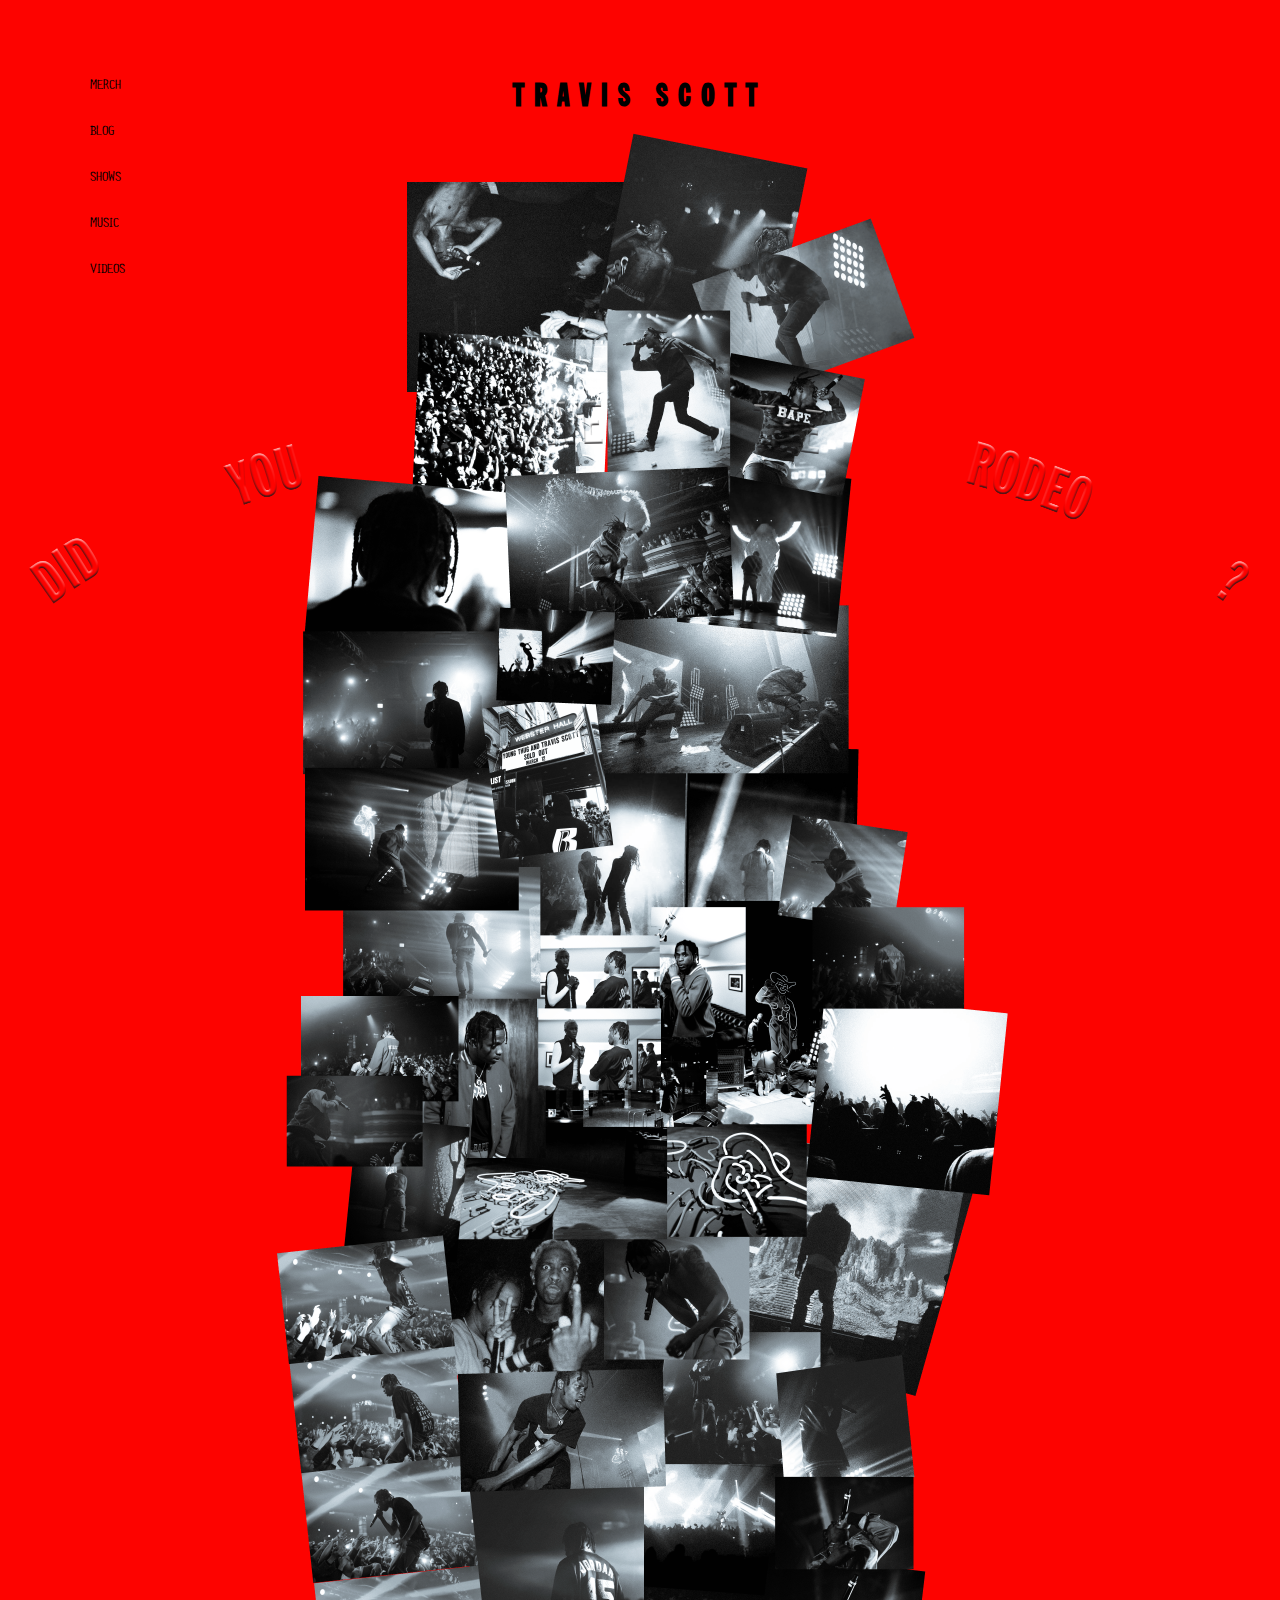
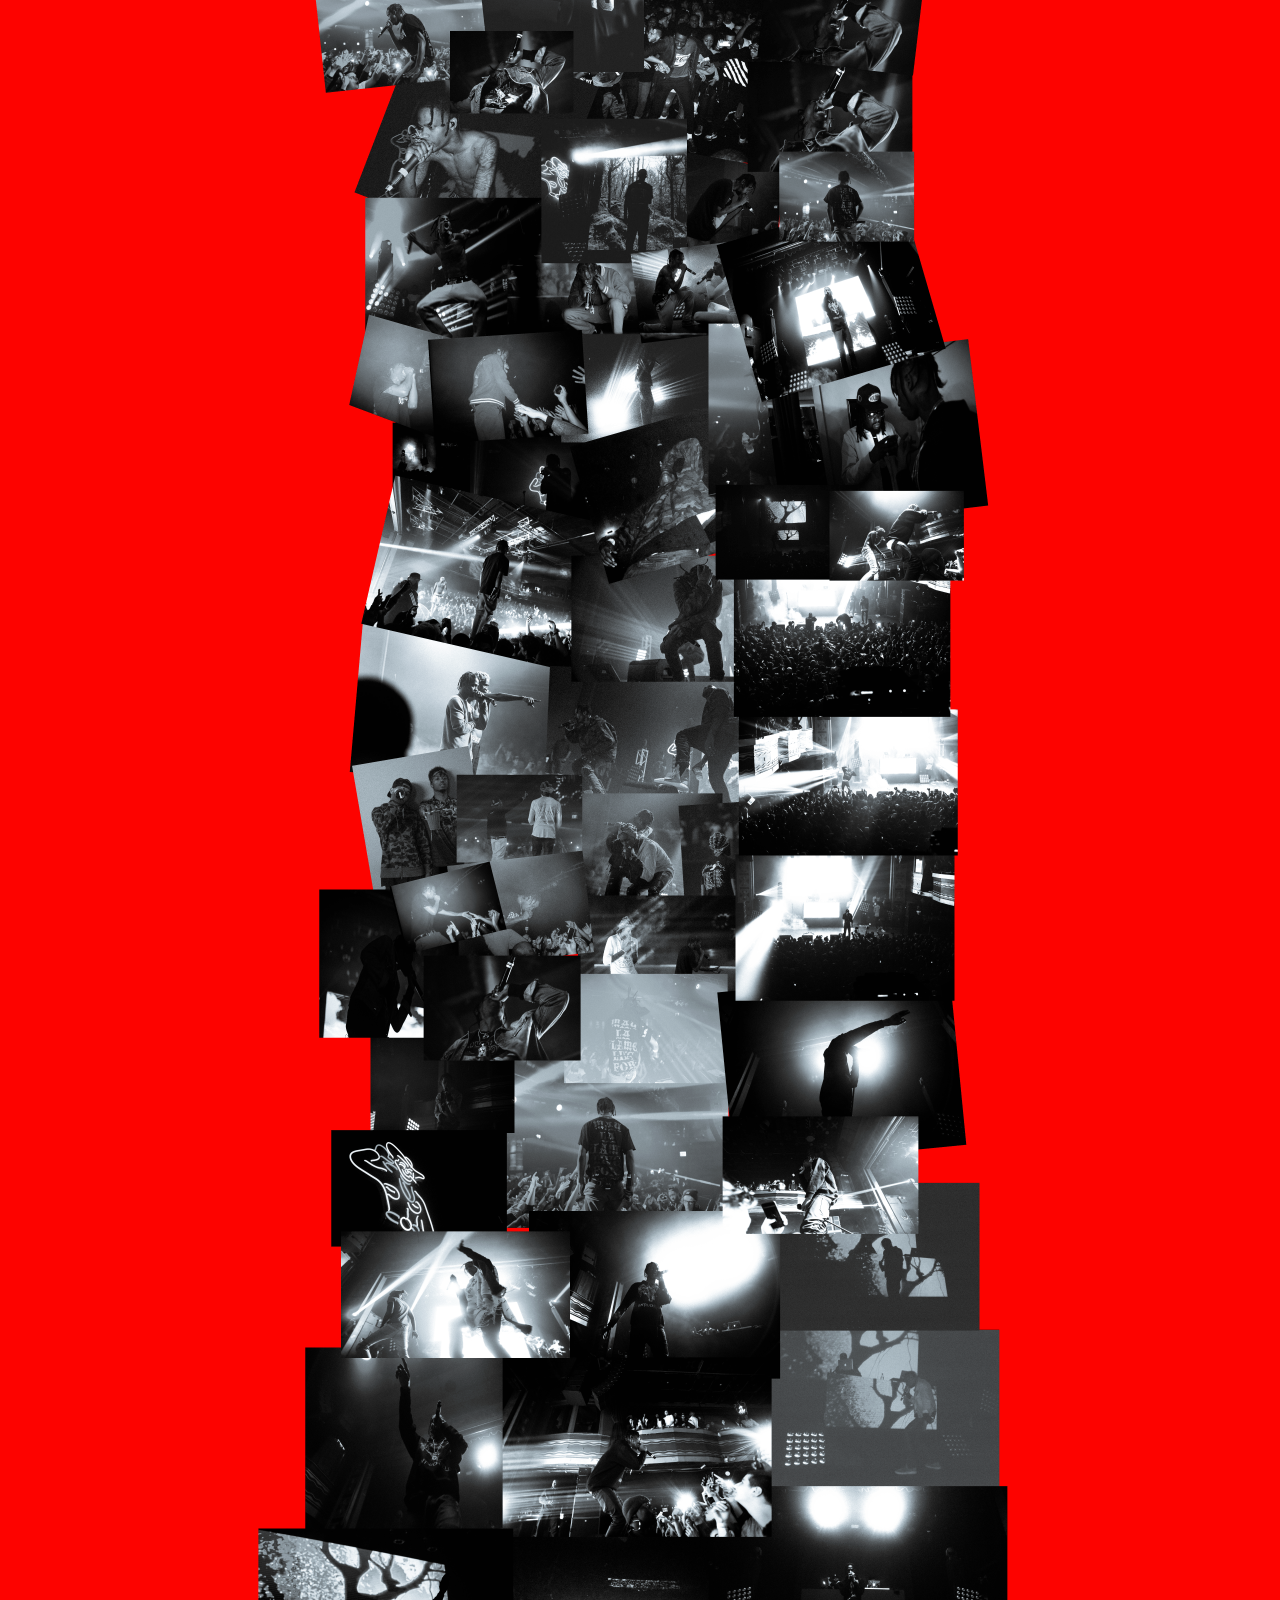
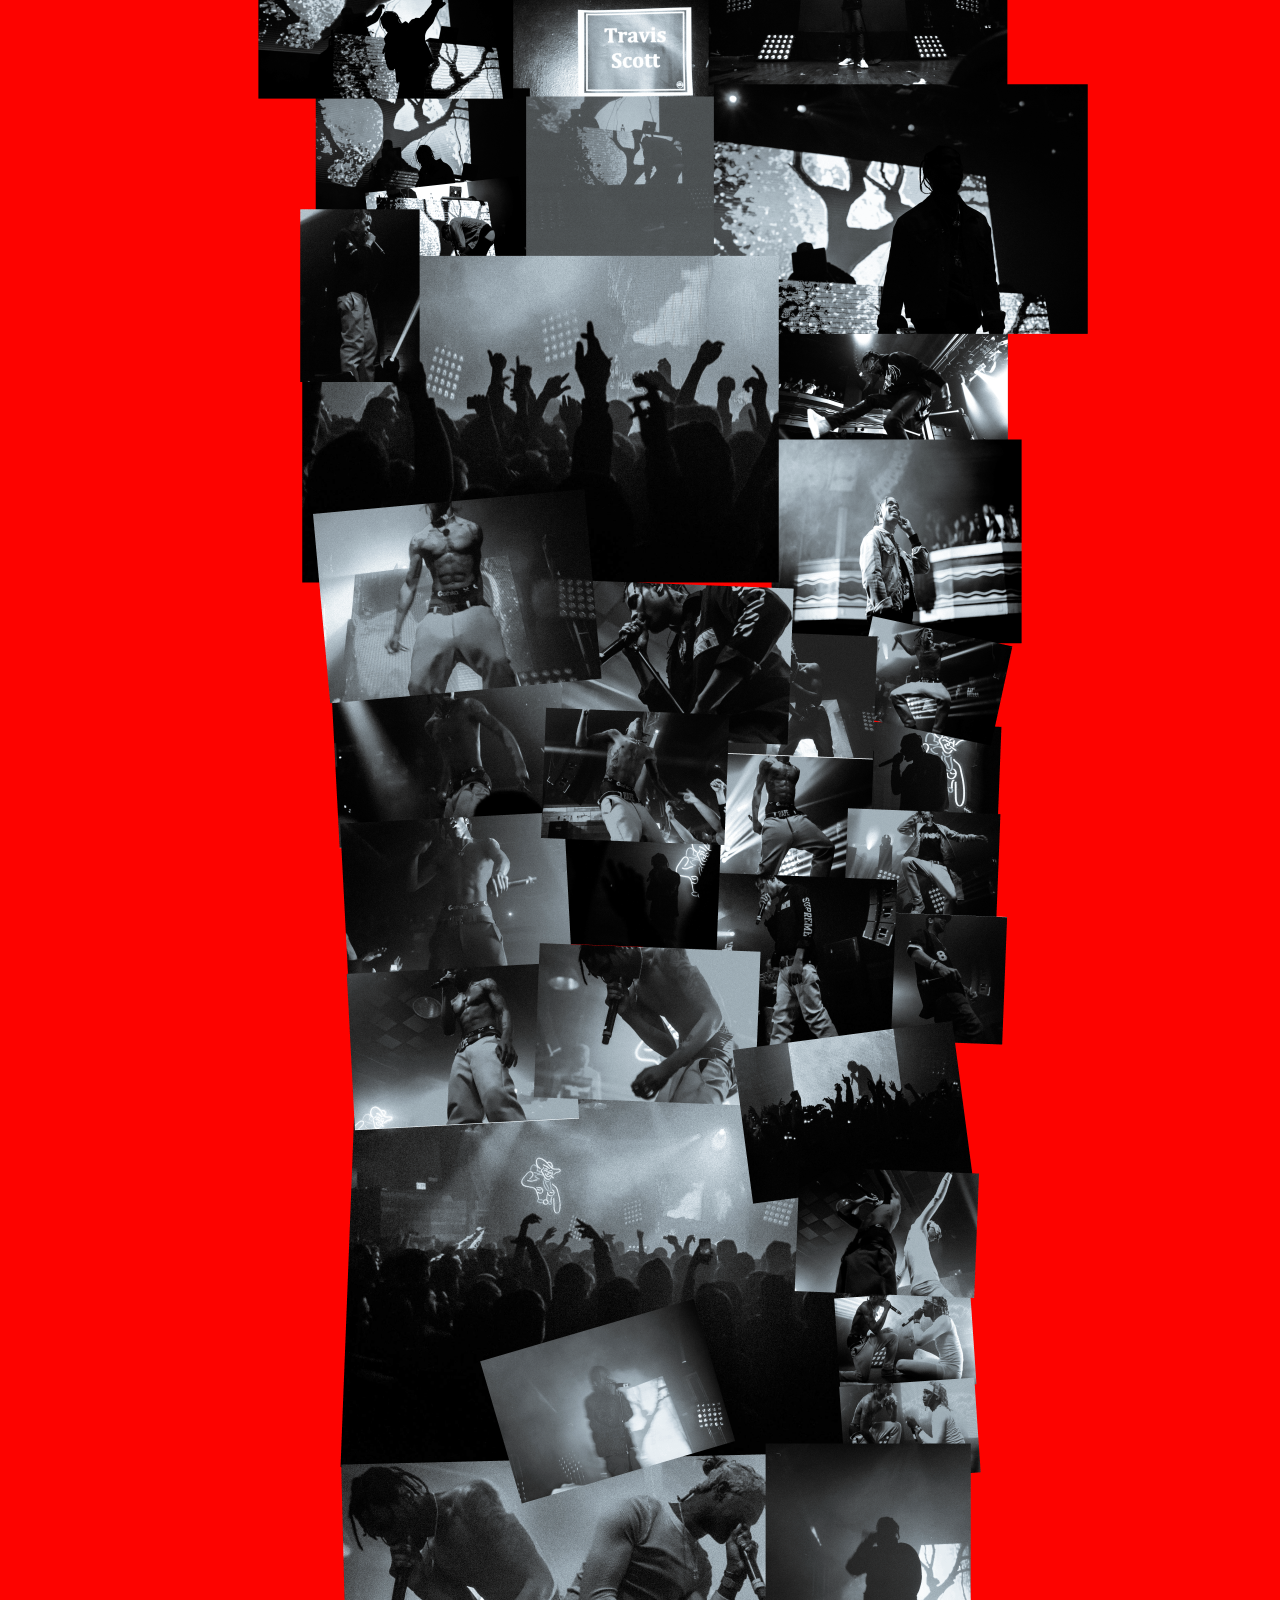
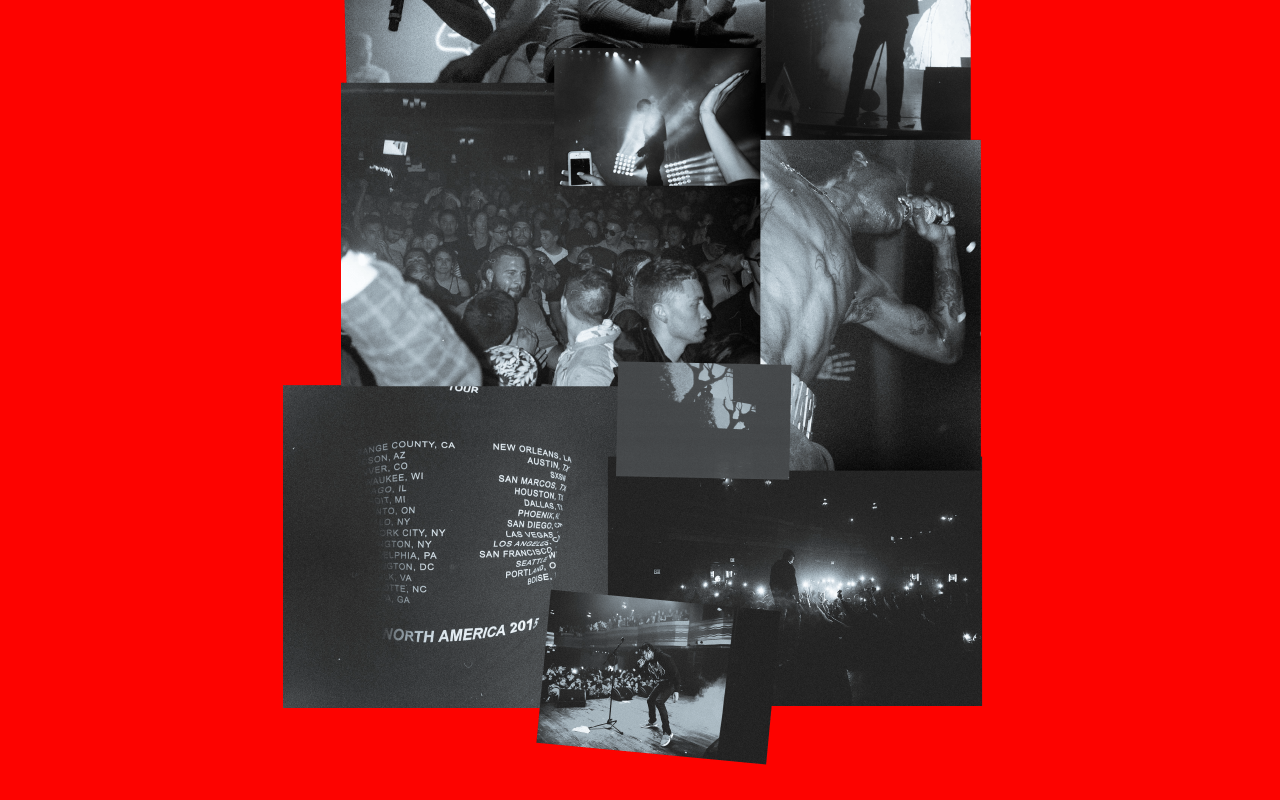
==== commit cfb24c87: "opacity" ====
--- a/index.html
+++ b/index.html
@@ -33,14 +33,13 @@
 				<ul class="nav">
 					<li><a href="http://travisscott.myshopify.com/">MERCH</a></li>
 					<li><a href="http://travis-x.tumblr.com">BLOG</a></li>
-					<li><a id="photos" href="http://ezmill.github.io/travis3/photos">PHOTOS</a></li>
+					<li><a id="photos" href="http://rodeosurvivors.tumblr.com/">PHOTOS</a></li>					
 					<li>
 					<h1 id="did-you-mobile">
 						DID&nbsp;&nbsp;&nbsp;&nbsp;&nbsp;YOU&nbsp;&nbsp;&nbsp;&nbsp;&nbsp;SURVIVE&nbsp;&nbsp;&nbsp;&nbsp;&nbsp;THE&nbsp;&nbsp;&nbsp;&nbsp;&nbsp;RODEO&nbsp;&nbsp;&nbsp;&nbsp;&nbsp;?
 					</h1>
 
 					</li>
-
 					<li><a id="shows" href="http://ezmill.github.io/travis3/shows">SHOWS</a></li>
 					<li><a id="music" href="http://ezmill.github.io/travis3/music">MUSIC</a></li>
 					<li><a id="videos" href="http://ezmill.github.io/travis3/videos">VIDEOS</a></li>
@@ -63,7 +62,7 @@
 <!-- 					<h1 class="did-you">
 						DID&nbsp;&nbsp;&nbsp;&nbsp;&nbsp;&nbsp;&nbsp;&nbsp;&nbsp;&nbsp;&nbsp;&nbsp;YOU&nbsp;&nbsp;&nbsp;&nbsp;&nbsp;&nbsp;&nbsp;&nbsp;&nbsp;&nbsp;&nbsp;&nbsp;SURVIVE&nbsp;&nbsp;&nbsp;&nbsp;&nbsp;&nbsp;&nbsp;&nbsp;&nbsp;&nbsp;&nbsp;&nbsp;THE&nbsp;&nbsp;&nbsp;&nbsp;&nbsp;&nbsp;&nbsp;&nbsp;&nbsp;&nbsp;&nbsp;&nbsp;RODEO&nbsp;&nbsp;&nbsp;&nbsp;&nbsp;&nbsp;&nbsp;&nbsp;&nbsp;&nbsp;&nbsp;&nbsp;?
 					</h1> -->
-					<img class="did-you" src="img/OVERLAYTEXT.png" alt="">
+					<a class="did-you-image-link" href="http://rodeosurvivors.tumblr.com/"><img class="did-you" src="img/OVERLAYTEXT2.png" alt=""></a>
 				</div>						
 			</div>
 			<!-- <a href="" id="menu-button">MENU</a> -->
--- a/css/3.css
+++ b/css/3.css
@@ -1,6 +1,6 @@
 body{
 	margin: 0;
-	background: #fb0f1c;
+	background: #fd0300;
 	position: absolute;
 	top: 0;
 	left: 0;
@@ -21,7 +21,7 @@
 }
 
 .pace .pace-progress {
-  background: #fb0f1c;
+  background: #fd0300;
   position: fixed;
   z-index: 2000;
   top: 0;
@@ -41,6 +41,9 @@
 	z-index: -1;
 	pointer-events: none;
 }
+#photos{
+	display: none;
+}
 @font-face {
   font-family: 'Franklin Gothic Extra Condensed';
   src: url('Franklin Gothic Extra Condensed.ttf');
@@ -58,9 +61,9 @@
 	margin: 0 auto;
 	width: 100vw;
 	text-align: center;
-    -ms-transform: rotate(1deg); /* IE 9 */
-    -webkit-transform: rotate(1deg); /* Chrome, Safari, Opera */
-    transform: rotate(1deg);
+    /*-ms-transform: rotate(1deg); /* IE 9 */
+    /*-webkit-transform: rotate(1deg); /* Chrome, Safari, Opera */
+    /*transform: rotate(1deg);*/
 	position: absolute;
 	/*top: 125px;*/
 	margin-top: 6vw;
@@ -152,13 +155,27 @@
 }
 .did-you, #did-you-mobile{
 	font-family: 'Franklin Gothic Extra Condensed';
-    color: #fb0f1c;
+    color: #fd0300;
     width: 100vw;
 }
+.did-you-image-link{
+	position: fixed;
+	display: block;
+	top: calc(50vh - 50px);
+	-webkit-transition: opacity 2s ;
+	-moz-transition: opacity 2s ;
+	-ms-transition: opacity 2s ;
+	-o-transition: opacity 2s ;
+	transition: opacity 2s ;
+}
+.did-you-image-link:hover{
+	opacity: 0;
+}
 .did-you{
-	position: fixed;
+	/*position: fixed;*/
 	/*top: 50vh;*/
     font-size: 4vw;
+    /*top: calc(50vh - 50px);*/
 }
 #did-you-mobile{
 	display: none;
@@ -186,7 +203,26 @@
 .maps-desktop{
 	display: block;
 }
-
+.hi-res-view{
+	text-align: center;
+	/*margin-top: 400px;*/
+	/*position: absolute;*/
+	/*left: 50%;*/
+	font-family: "InsideOut";
+	-webkit-transform: translateX(-50%);
+	-ms-transform: translateX(-50%);
+	transform: translateX(-50%);
+	letter-spacing: 5px;
+	z-index: 100;
+	position: absolute;
+	left: 50%;
+	top: 25vw;
+	/*padding-top: 30vh;*/
+}
+.photos{
+	/*margin-top: -300px;*/
+	/*margin-top: -10vw;*/
+}
 @media screen and (max-width: 700px) {
 
     li a{
@@ -265,9 +301,16 @@
 	.did-you{
 		display: none;
 	}
-
+	#photos{
+		display: block;
+	}
 	.photos{
-		margin-top: 40px;
+		/*margin-top: 40px;*/
+		margin-top: 100px;
+	}
+	.hi-res-view{
+		top: 40vw;
+		letter-spacing: 0;
 	}
 	.maps-desktop{
 		display: none;
@@ -276,15 +319,14 @@
 		display: block;
 		margin-top: 100px;
 	}
-
+	.home-header a{
+    	color: white;
+    }
 }
 
 @media screen and (max-width: 400px) {
-    .home-header a{
-    	color: white;
-    }
     #did-you-mobile{
-    	/*font-size: 16px;*/
+    	font-size: 16px;
     }
 
     .top-nav li{
